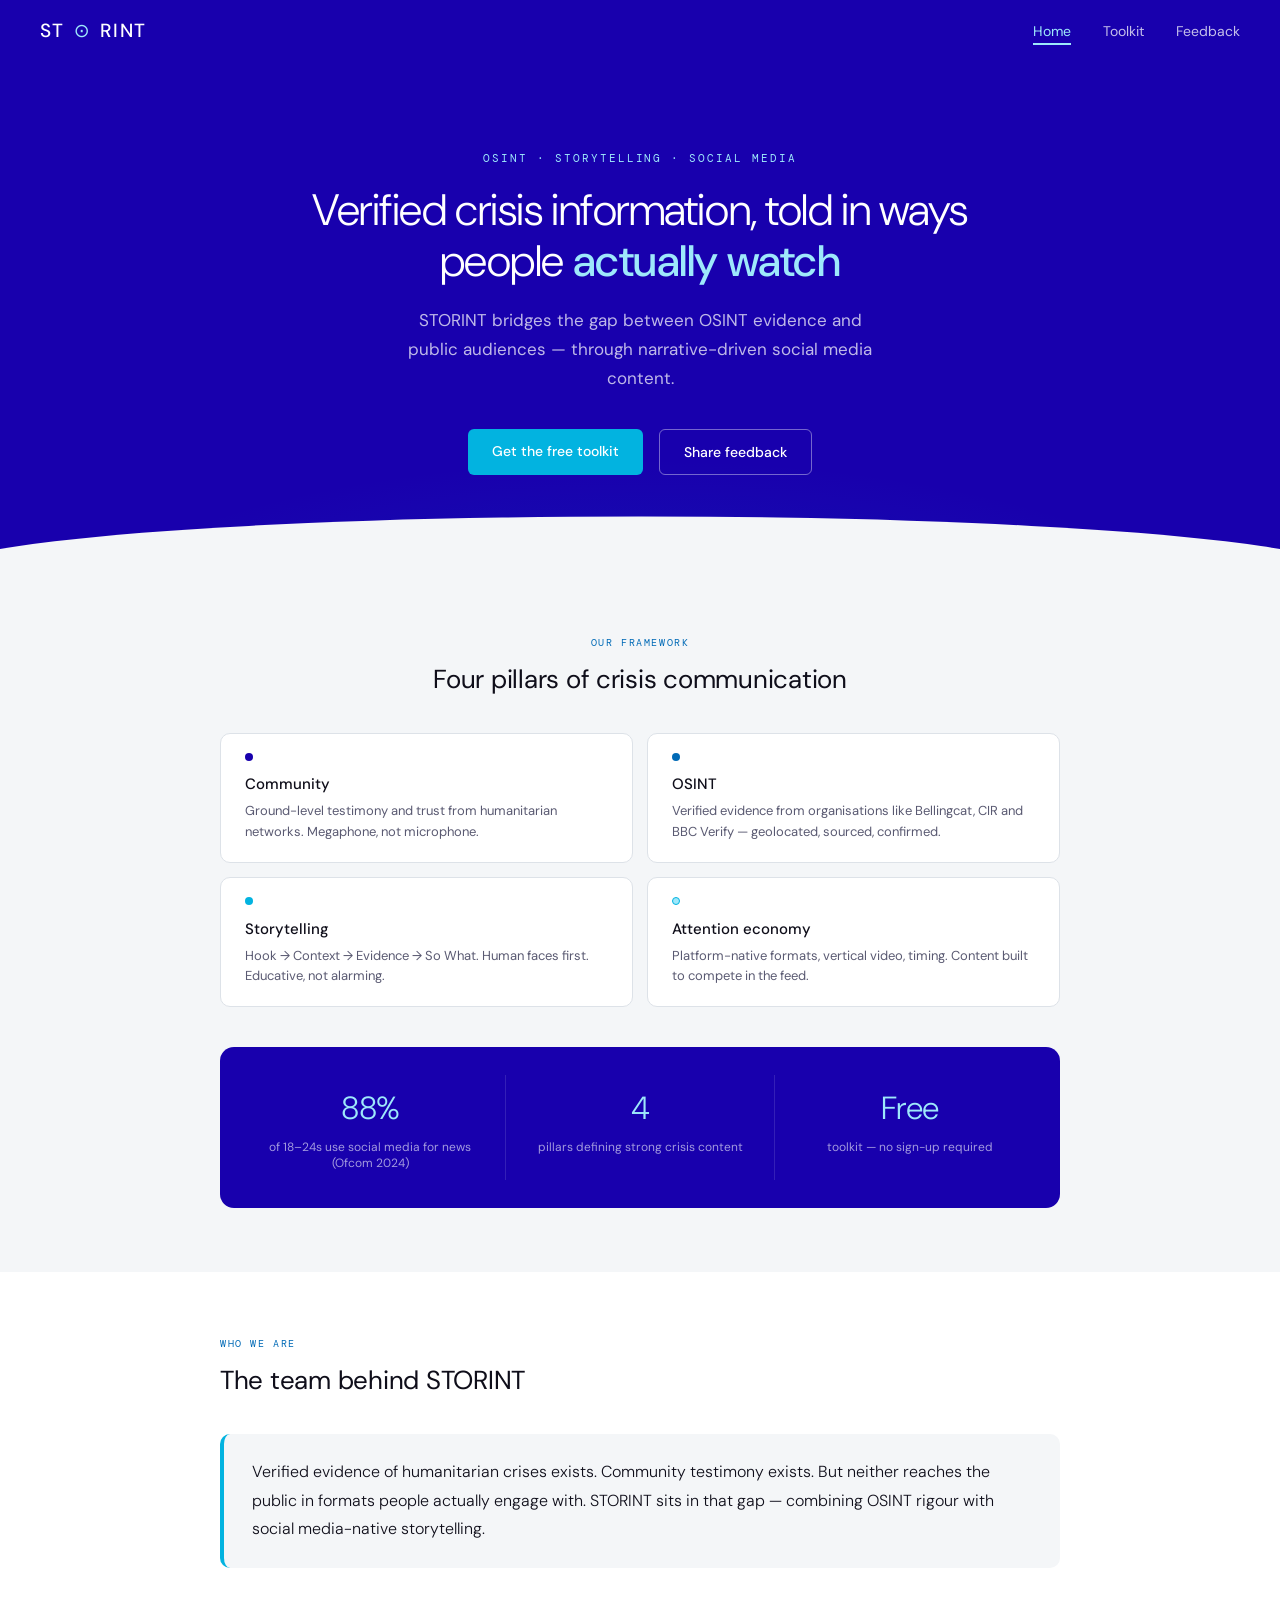
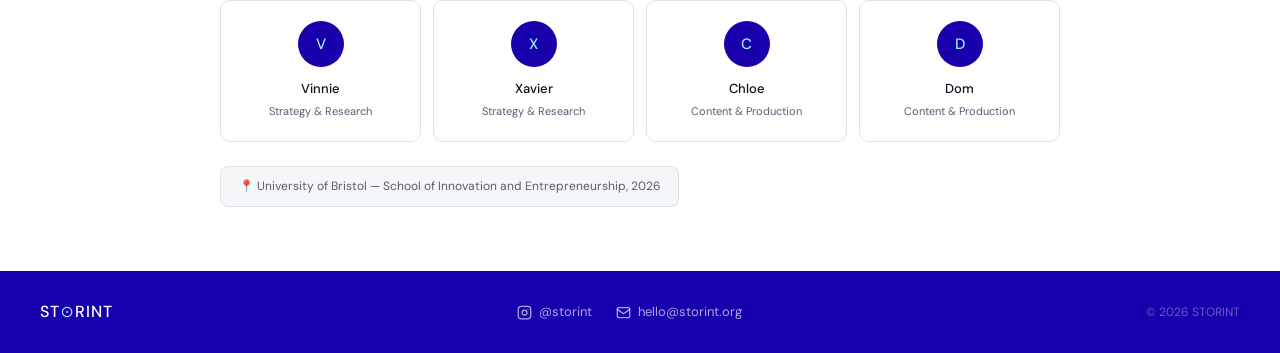
==== index.html @ df2484b3 "first commit" ====
<!DOCTYPE html>
<html lang="en">
<head>
  <meta charset="UTF-8">
  <meta name="viewport" content="width=device-width, initial-scale=1.0">
  <title>STORINT — Crisis Information for Social Media</title>
  <meta name="description" content="STORINT bridges verified OSINT evidence and public audiences through narrative-driven social media content. Free toolkit for humanitarian organisations.">
  <link rel="stylesheet" href="style.css">
</head>
<body>

  <!-- ── NAVIGATION ── -->
  <nav class="nav">
    <a href="index.html" class="nav-logo">ST<span class="accent">⊙</span>RINT</a>
    <ul class="nav-links">
      <li><a href="index.html" class="active">Home</a></li>
      <li><a href="toolkit.html">Toolkit</a></li>
      <li><a href="feedback.html">Feedback</a></li>
    </ul>
  </nav>

  <!-- ── HERO ── -->
  <section class="hero">
    <p class="eyebrow">OSINT · Storytelling · Social Media</p>
    <h1>Verified crisis information, told in ways people <em>actually watch</em></h1>
    <p class="hero-sub">STORINT bridges the gap between OSINT evidence and public audiences — through narrative-driven social media content.</p>
    <div class="hero-btns">
      <a href="toolkit.html" class="btn btn-cyan">Get the free toolkit</a>
      <a href="feedback.html" class="btn btn-ghost">Share feedback</a>
    </div>
    <div class="hero-wave"></div>
  </section>

  <!-- ── FOUR PILLARS ── -->
  <section class="section">
    <div class="inner">
      <p class="section-label center">Our framework</p>
      <p class="section-title center">Four pillars of crisis communication</p>
      <div class="pillar-grid">

        <div class="pillar-card">
          <div class="pillar-pip" style="background:#1800ad"></div>
          <h3>Community</h3>
          <p>Ground-level testimony and trust from humanitarian networks. Megaphone, not microphone.</p>
        </div>

        <div class="pillar-card">
          <div class="pillar-pip" style="background:#006ab6"></div>
          <h3>OSINT</h3>
          <p>Verified evidence from organisations like Bellingcat, CIR and BBC Verify — geolocated, sourced, confirmed.</p>
        </div>

        <div class="pillar-card">
          <div class="pillar-pip" style="background:#02b3e0"></div>
          <h3>Storytelling</h3>
          <p>Hook → Context → Evidence → So What. Human faces first. Educative, not alarming.</p>
        </div>

        <div class="pillar-card">
          <div class="pillar-pip" style="background:#9ee8fb; border: 1px solid #02b3e0;"></div>
          <h3>Attention economy</h3>
          <p>Platform-native formats, vertical video, timing. Content built to compete in the feed.</p>
        </div>

      </div>

      <div class="stat-strip">
        <div class="stat">
          <div class="stat-n">88%</div>
          <div class="stat-l">of 18–24s use social media for news (Ofcom 2024)</div>
        </div>
        <div class="stat-divider"></div>
        <div class="stat">
          <div class="stat-n">4</div>
          <div class="stat-l">pillars defining strong crisis content</div>
        </div>
        <div class="stat-divider"></div>
        <div class="stat">
          <div class="stat-n">Free</div>
          <div class="stat-l">toolkit — no sign-up required</div>
        </div>
      </div>
    </div>
  </section>

  <!-- ── WHO WE ARE ── -->
  <section class="section-alt">
    <div class="inner">
      <p class="section-label">Who we are</p>
      <p class="section-title">The team behind STORINT</p>

      <div class="mission-card">
        <p>Verified evidence of humanitarian crises exists. Community testimony exists. But neither reaches the public in formats people actually engage with. STORINT sits in that gap — combining OSINT rigour with social media-native storytelling.</p>
      </div>

      <div class="team-grid">

        <!-- ── TO ADD A PHOTO: replace the <div class="avatar">V</div> with:
             <div class="avatar"><img src="photos/vinnie.jpg" alt="Vinnie"></div> ── -->
        <div class="team-card">
          <div class="avatar">V</div>
          <!-- ADD FIRST NAME HERE --> <h4>Vinnie</h4>
          <!-- ADD ROLE HERE --> <p>Strategy &amp; Research</p>
        </div>

        <div class="team-card">
          <div class="avatar">X</div>
          <h4>Xavier</h4>
          <p>Strategy &amp; Research</p>
        </div>

        <div class="team-card">
          <div class="avatar">C</div>
          <h4>Chloe</h4>
          <p>Content &amp; Production</p>
        </div>

        <div class="team-card">
          <div class="avatar">D</div>
          <h4>Dom</h4>
          <p>Content &amp; Production</p>
        </div>

      </div>

      <div class="uni-pill">
        📍 University of Bristol — School of Innovation and Entrepreneurship, 2026
      </div>
    </div>
  </section>

  <!-- ── FOOTER ── -->
  <footer>
    <a href="index.html" class="footer-logo">ST<span class="accent">⊙</span>RINT</a>
    <div class="footer-links">
      <!-- ADD INSTAGRAM HANDLE HERE — replace # with your Instagram URL e.g. https://instagram.com/storint -->
      <a href="#" class="footer-link">
        <svg width="15" height="15" viewBox="0 0 24 24" fill="none" stroke="currentColor" stroke-width="2" stroke-linecap="round" stroke-linejoin="round">
          <rect x="2" y="2" width="20" height="20" rx="5"/>
          <circle cx="12" cy="12" r="4"/>
          <circle cx="17.5" cy="6.5" r="1" fill="currentColor" stroke="none"/>
        </svg>
        <!-- ADD INSTAGRAM HANDLE HERE e.g. @storint -->
        @storint
      </a>
      <!-- ADD EMAIL ADDRESS HERE — replace hello@storint.org with your actual email -->
      <a href="mailto:hello@storint.org" class="footer-link">
        <svg width="15" height="15" viewBox="0 0 24 24" fill="none" stroke="currentColor" stroke-width="2" stroke-linecap="round" stroke-linejoin="round">
          <rect x="2" y="4" width="20" height="16" rx="2"/>
          <path d="m2 7 10 7 10-7"/>
        </svg>
        <!-- ADD EMAIL ADDRESS HERE -->
        hello@storint.org
      </a>
    </div>
    <span class="footer-copy">© 2026 STORINT</span>
  </footer>

</body>
</html>
---- style.css ----
/* ============================================
   STORINT.ORG — Shared Stylesheet
   Colours: #1800ad (navy), #006ab6 (blue),
            #02b3e0 (cyan), #9ee8fb (light cyan),
            #d9e4e7 (pale), #fff
   ============================================ */

@import url('https://fonts.googleapis.com/css2?family=DM+Sans:ital,opsz,wght@0,9..40,300;0,9..40,400;0,9..40,500;1,9..40,300&family=DM+Mono:wght@400;500&display=swap');

*, *::before, *::after { margin: 0; padding: 0; box-sizing: border-box; }

:root {
  --navy:   #1800ad;
  --blue:   #006ab6;
  --cyan:   #02b3e0;
  --light:  #9ee8fb;
  --pale:   #d9e4e7;
  --off:    #f4f6f8;
  --text:   #0f0e1a;
  --muted:  #5a5a72;
  --border: #dde2e8;
  --white:  #ffffff;
  --radius: 10px;
  --radius-lg: 14px;
}

html { scroll-behavior: smooth; }

body {
  font-family: 'DM Sans', system-ui, sans-serif;
  font-size: 16px;
  line-height: 1.6;
  color: var(--text);
  background: var(--white);
}

/* ── NAV ── */
.nav {
  background: var(--navy);
  padding: 0 2.5rem;
  display: flex;
  align-items: center;
  justify-content: space-between;
  height: 62px;
  position: sticky;
  top: 0;
  z-index: 100;
}

.nav-logo {
  color: var(--white);
  font-size: 19px;
  font-weight: 500;
  letter-spacing: .07em;
  text-decoration: none;
  display: flex;
  align-items: center;
  gap: 9px;
}

.nav-logo .accent { color: var(--light); }

.nav-links {
  display: flex;
  gap: 2rem;
  list-style: none;
}

.nav-links a {
  color: rgba(255,255,255,.75);
  font-size: 14px;
  text-decoration: none;
  padding-bottom: 3px;
  border-bottom: 2px solid transparent;
  transition: color .2s, border-color .2s;
}

.nav-links a:hover,
.nav-links a.active {
  color: var(--light);
  border-bottom-color: var(--light);
}

/* ── HERO ── */
.hero {
  background: var(--navy);
  padding: 5.5rem 2.5rem 6rem;
  text-align: center;
  position: relative;
  overflow: hidden;
}

.hero::before {
  content: '';
  position: absolute;
  inset: 0;
  background: radial-gradient(ellipse 70% 60% at 50% 120%, #02b3e022 0%, transparent 70%);
  pointer-events: none;
}

.hero-wave {
  position: absolute;
  bottom: -1px;
  left: 0;
  right: 0;
  height: 56px;
  background: var(--off);
  clip-path: ellipse(55% 100% at 50% 100%);
}

.eyebrow {
  font-family: 'DM Mono', monospace;
  font-size: 11px;
  letter-spacing: .18em;
  color: var(--light);
  text-transform: uppercase;
  margin-bottom: 1.1rem;
}

.hero h1 {
  color: var(--white);
  font-size: 44px;
  font-weight: 300;
  line-height: 1.15;
  max-width: 660px;
  margin: 0 auto 1.25rem;
  letter-spacing: -.01em;
}

.hero h1 em {
  font-style: normal;
  font-weight: 500;
  color: var(--light);
}

.hero-sub {
  color: rgba(255,255,255,.72);
  font-size: 17px;
  line-height: 1.7;
  max-width: 490px;
  margin: 0 auto 2.25rem;
}

.hero-btns {
  display: flex;
  gap: 1rem;
  justify-content: center;
  flex-wrap: wrap;
}

/* ── BUTTONS ── */
.btn {
  display: inline-block;
  padding: 11px 24px;
  border-radius: 6px;
  font-size: 14px;
  font-weight: 500;
  cursor: pointer;
  text-decoration: none;
  transition: opacity .18s, transform .12s;
  border: none;
  font-family: inherit;
}
.btn:hover { opacity: .88; transform: translateY(-1px); }
.btn:active { transform: translateY(0); }

.btn-cyan  { background: var(--cyan);  color: var(--white); }
.btn-ghost { background: transparent; color: var(--white); border: 1.5px solid rgba(255,255,255,.4); }
.btn-navy  { background: var(--navy);  color: var(--white); }
.btn-full  { width: 100%; text-align: center; padding: 13px; }

/* ── SECTIONS ── */
.section     { padding: 4rem 2.5rem; background: var(--off); }
.section-alt { padding: 4rem 2.5rem; background: var(--white); }
.inner       { max-width: 840px; margin: 0 auto; }
.inner-sm    { max-width: 640px; margin: 0 auto; }

.section-label {
  font-family: 'DM Mono', monospace;
  font-size: 10px;
  letter-spacing: .16em;
  color: var(--blue);
  text-transform: uppercase;
  margin-bottom: .5rem;
}

.section-label.center,
.section-title.center { text-align: center; }

.section-title {
  font-size: 26px;
  font-weight: 400;
  color: var(--text);
  margin-bottom: 2rem;
  letter-spacing: -.01em;
}

/* ── PILLARS ── */
.pillar-grid {
  display: grid;
  grid-template-columns: repeat(2, minmax(0,1fr));
  gap: 14px;
}

.pillar-card {
  background: var(--white);
  border-radius: var(--radius);
  border: .5px solid var(--border);
  padding: 1.2rem 1.5rem;
}

.pillar-pip {
  width: 8px; height: 8px;
  border-radius: 50%;
  margin-bottom: .7rem;
}

.pillar-card h3 { font-size: 15px; font-weight: 500; margin-bottom: 5px; }
.pillar-card p  { font-size: 13px; color: var(--muted); line-height: 1.6; }

/* ── STATS ── */
.stat-strip {
  background: var(--navy);
  border-radius: var(--radius-lg);
  padding: 1.75rem 1rem;
  display: flex;
  margin-top: 2.5rem;
  overflow: hidden;
}

.stat         { flex: 1; text-align: center; padding: .5rem 1rem; }
.stat-n       { font-size: 32px; font-weight: 300; color: var(--light); letter-spacing: -.02em; }
.stat-l       { font-size: 12px; color: rgba(255,255,255,.6); margin-top: 4px; line-height: 1.4; }
.stat-divider { width: 1px; background: rgba(255,255,255,.12); flex-shrink: 0; }

/* ── MISSION BLOCK ── */
.mission-card {
  background: var(--off);
  border-radius: var(--radius);
  border-left: 4px solid var(--cyan);
  padding: 1.5rem 1.75rem;
  margin-bottom: 2rem;
}
.mission-card p { font-size: 16px; line-height: 1.8; color: var(--text); font-weight: 300; }

/* ── TEAM ── */
.team-grid {
  display: grid;
  grid-template-columns: repeat(4, minmax(0,1fr));
  gap: 12px;
}

.team-card {
  background: var(--white);
  border-radius: var(--radius);
  border: .5px solid var(--border);
  padding: 1.25rem 1rem;
  text-align: center;
}

.avatar {
  width: 46px; height: 46px;
  border-radius: 50%;
  background: var(--navy);
  color: var(--light);
  display: flex; align-items: center; justify-content: center;
  font-size: 15px; font-weight: 500;
  margin: 0 auto .75rem;
}

/* ── If you have a photo, replace .avatar with an <img> ── */
.avatar img { width: 100%; height: 100%; border-radius: 50%; object-fit: cover; }

.team-card h4  { font-size: 13px; font-weight: 500; }
.team-card p   { font-size: 11px; color: var(--muted); margin-top: 3px; }

.uni-pill {
  display: inline-flex; align-items: center; gap: 8px;
  background: var(--off);
  border: .5px solid var(--border);
  border-radius: 8px;
  padding: .65rem 1.1rem;
  margin-top: 1.5rem;
  font-size: 12px;
  color: var(--muted);
}

/* ── TOOLKIT PAGE ── */
.page-header {
  background: var(--navy);
  padding: 3rem 2.5rem 2.75rem;
}
.page-header h1 { color: var(--white); font-size: 30px; font-weight: 300; letter-spacing: -.01em; }
.page-header p  { color: rgba(255,255,255,.7); font-size: 15px; margin-top: .75rem; max-width: 480px; line-height: 1.65; }

.pdf-wrap {
  background: var(--white);
  border-radius: var(--radius-lg);
  border: .5px solid var(--border);
  overflow: hidden;
  margin-bottom: 2rem;
  box-shadow: 0 2px 12px rgba(0,0,50,.06);
}

.pdf-topbar {
  background: var(--blue);
  padding: .7rem 1.25rem;
  display: flex; align-items: center; justify-content: space-between;
}
.pdf-topbar span { color: var(--white); font-size: 13px; }

.pdf-download {
  background: var(--cyan);
  color: var(--white);
  padding: 5px 14px;
  border-radius: 5px;
  font-size: 12px;
  font-weight: 500;
  text-decoration: none;
  font-family: inherit;
  cursor: pointer;
  border: none;
}

/* ── Replace this block once toolkit.pdf is added ── */
.pdf-placeholder {
  height: 520px;
  background: var(--off);
  display: flex; align-items: center; justify-content: center;
  flex-direction: column; gap: 10px;
  color: var(--muted);
  font-size: 13px;
}

/* ── When toolkit.pdf is ready, swap placeholder div for: ── */
/* <iframe src="toolkit.pdf" width="100%" height="520" style="border:none;display:block;"></iframe> */

/* ── FEEDBACK NUDGE ── */
.nudge {
  background: var(--navy);
  border-radius: var(--radius-lg);
  padding: 2.25rem 2rem;
  text-align: center;
}
.nudge h3 { color: var(--white); font-size: 22px; font-weight: 300; margin-bottom: .6rem; }
.nudge p  { color: rgba(255,255,255,.68); font-size: 14px; line-height: 1.65; max-width: 400px; margin: 0 auto 1.5rem; }

/* ── FEEDBACK PAGE ── */
.google-form-wrap {
  background: var(--white);
  border-radius: var(--radius-lg);
  border: .5px solid var(--border);
  overflow: hidden;
}

/* ── Replace src below with your Google Form embed URL ── */
.google-form-wrap iframe {
  display: block;
  width: 100%;
  height: 860px;
  border: none;
}

.form-note {
  font-size: 12px;
  color: var(--muted);
  text-align: center;
  margin-top: 1rem;
  line-height: 1.6;
}

/* ── FOOTER ── */
footer {
  background: var(--navy);
  padding: 1.75rem 2.5rem;
  display: flex;
  align-items: center;
  justify-content: space-between;
  flex-wrap: wrap;
  gap: 1rem;
}

.footer-logo {
  color: var(--white);
  font-size: 16px;
  font-weight: 500;
  letter-spacing: .07em;
  text-decoration: none;
}
.footer-logo .accent { color: var(--light); }

.footer-links {
  display: flex;
  align-items: center;
  gap: 1.5rem;
}

.footer-link {
  display: flex; align-items: center; gap: 7px;
  color: rgba(255,255,255,.65);
  font-size: 13px;
  text-decoration: none;
  transition: color .18s;
}
.footer-link:hover { color: var(--light); }

.footer-copy { color: rgba(255,255,255,.35); font-size: 12px; }

/* ── RESPONSIVE ── */
@media (max-width: 640px) {
  .hero h1       { font-size: 30px; }
  .pillar-grid   { grid-template-columns: 1fr; }
  .team-grid     { grid-template-columns: repeat(2, 1fr); }
  .stat-strip    { flex-direction: column; }
  .stat-divider  { width: auto; height: 1px; }
  .nav           { padding: 0 1.25rem; }
  .hero          { padding: 3.5rem 1.25rem 4.5rem; }
  .section,
  .section-alt   { padding: 3rem 1.25rem; }
  footer         { flex-direction: column; align-items: flex-start; }
}
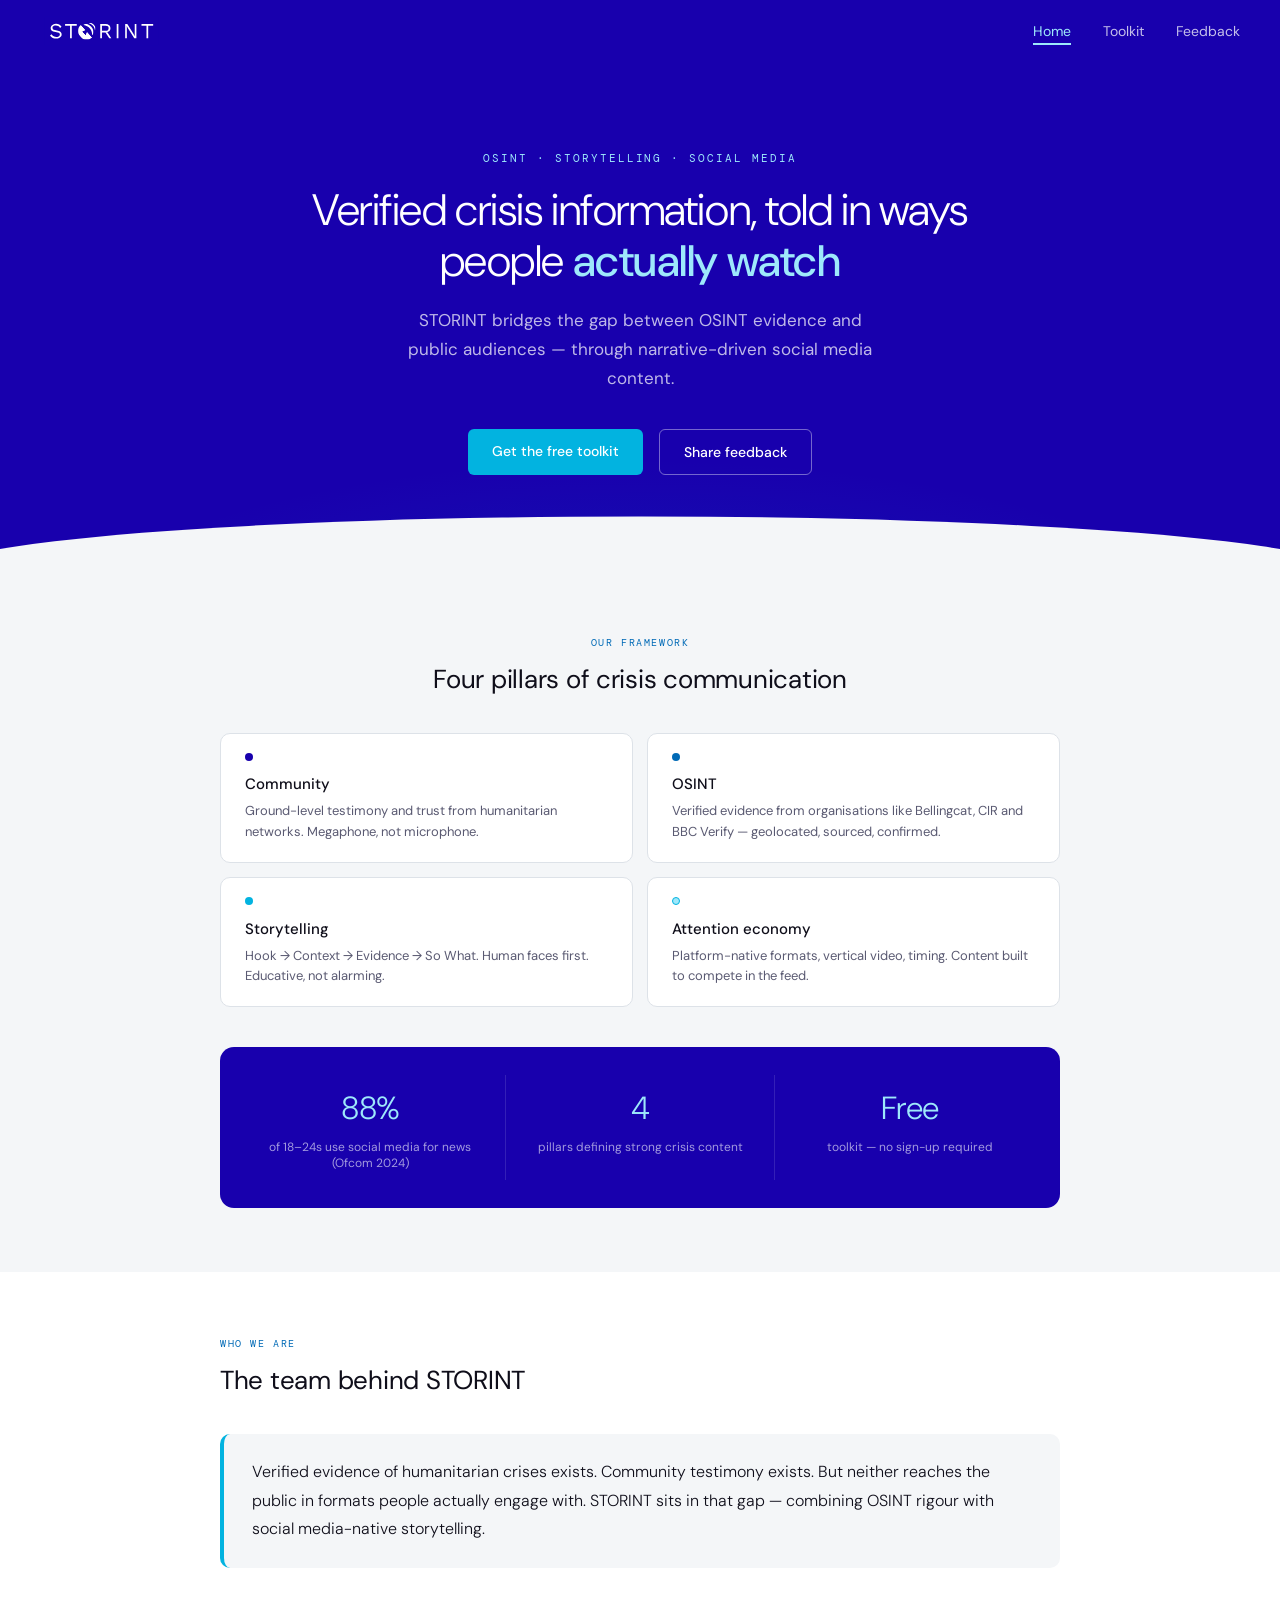
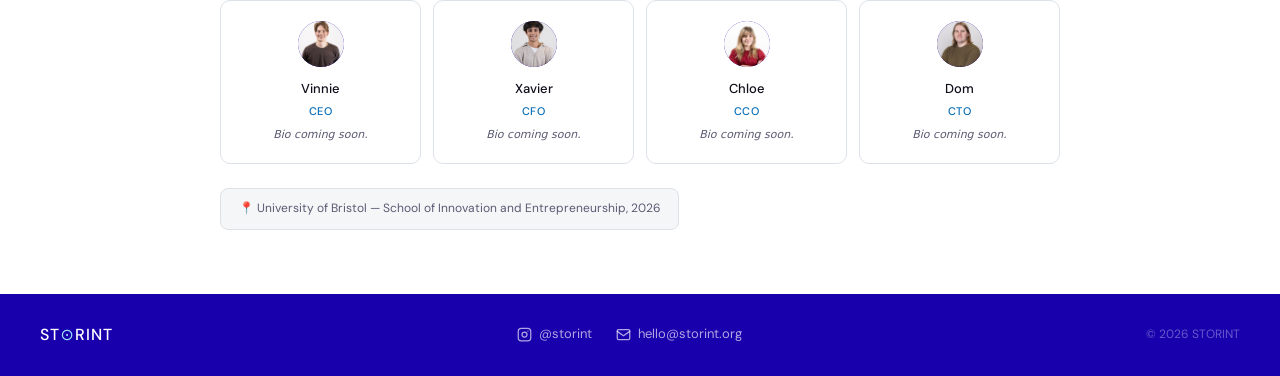
==== commit dba1a5bb: "Add team photos, titles, bios, PDF embed, and STORINT logo in nav - Replace avatar initials with hea" ====
--- a/index.html
+++ b/index.html
@@ -11,7 +11,7 @@
 
   <!-- ── NAVIGATION ── -->
   <nav class="nav">
-    <a href="index.html" class="nav-logo">ST<span class="accent">⊙</span>RINT</a>
+    <a href="index.html" class="nav-logo"><img src="storint logo.svg" alt="STORINT" class="nav-logo-img"></a>
     <ul class="nav-links">
       <li><a href="index.html" class="active">Home</a></li>
       <li><a href="toolkit.html">Toolkit</a></li>
@@ -95,30 +95,32 @@
 
       <div class="team-grid">
 
-        <!-- ── TO ADD A PHOTO: replace the <div class="avatar">V</div> with:
-             <div class="avatar"><img src="photos/vinnie.jpg" alt="Vinnie"></div> ── -->
         <div class="team-card">
-          <div class="avatar">V</div>
-          <!-- ADD FIRST NAME HERE --> <h4>Vinnie</h4>
-          <!-- ADD ROLE HERE --> <p>Strategy &amp; Research</p>
+          <div class="avatar"><img src="photos/Vinnie-headshot.png" alt="Vinnie"></div>
+          <h4>Vinnie</h4>
+          <p class="team-role">CEO</p>
+          <p class="team-bio">Bio coming soon.</p>
         </div>
 
         <div class="team-card">
-          <div class="avatar">X</div>
+          <div class="avatar"><img src="photos/xav-headshot.jpeg" alt="Xavier"></div>
           <h4>Xavier</h4>
-          <p>Strategy &amp; Research</p>
+          <p class="team-role">CFO</p>
+          <p class="team-bio">Bio coming soon.</p>
         </div>
 
         <div class="team-card">
-          <div class="avatar">C</div>
+          <div class="avatar"><img src="photos/Chloe-headshot.jpeg" alt="Chloe"></div>
           <h4>Chloe</h4>
-          <p>Content &amp; Production</p>
+          <p class="team-role">CCO</p>
+          <p class="team-bio">Bio coming soon.</p>
         </div>
 
         <div class="team-card">
-          <div class="avatar">D</div>
+          <div class="avatar"><img src="photos/Dom-headshot.jpeg" alt="Dom"></div>
           <h4>Dom</h4>
-          <p>Content &amp; Production</p>
+          <p class="team-role">CTO</p>
+          <p class="team-bio">Bio coming soon.</p>
         </div>
 
       </div>
--- a/style.css
+++ b/style.css
@@ -48,17 +48,16 @@
 }
 
 .nav-logo {
-  color: var(--white);
-  font-size: 19px;
-  font-weight: 500;
-  letter-spacing: .07em;
   text-decoration: none;
   display: flex;
   align-items: center;
-  gap: 9px;
-}
-
-.nav-logo .accent { color: var(--light); }
+}
+
+.nav-logo-img {
+  height: 40px;
+  width: auto;
+  display: block;
+}
 
 .nav-links {
   display: flex;
@@ -271,8 +270,9 @@
 /* ── If you have a photo, replace .avatar with an <img> ── */
 .avatar img { width: 100%; height: 100%; border-radius: 50%; object-fit: cover; }
 
-.team-card h4  { font-size: 13px; font-weight: 500; }
-.team-card p   { font-size: 11px; color: var(--muted); margin-top: 3px; }
+.team-card h4    { font-size: 13px; font-weight: 500; }
+.team-role       { font-size: 11px; color: var(--blue); font-weight: 500; margin-top: 3px; letter-spacing: .04em; }
+.team-bio        { font-size: 11px; color: var(--muted); margin-top: 6px; line-height: 1.5; font-style: italic; }
 
 .uni-pill {
   display: inline-flex; align-items: center; gap: 8px;
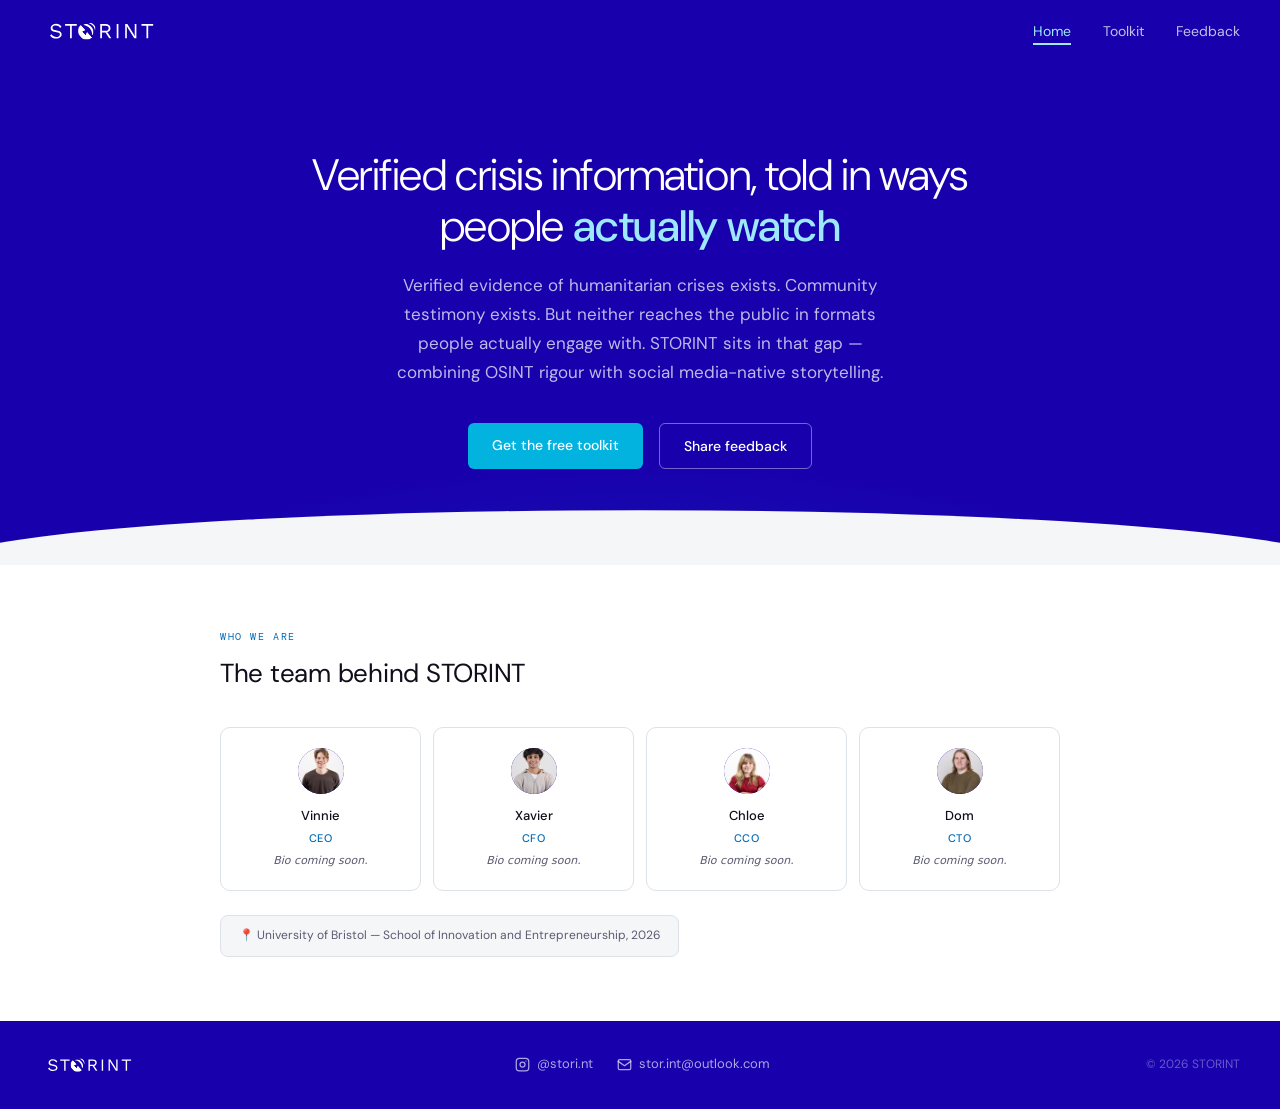
==== commit 063f08db: "Restructure homepage and update contact details - Remove pillars section, stat strip, and eyebrow ta" ====
--- a/index.html
+++ b/index.html
@@ -21,9 +21,8 @@
 
   <!-- ── HERO ── -->
   <section class="hero">
-    <p class="eyebrow">OSINT · Storytelling · Social Media</p>
-    <h1>Verified crisis information, told in ways people <em>actually watch</em></h1>
-    <p class="hero-sub">STORINT bridges the gap between OSINT evidence and public audiences — through narrative-driven social media content.</p>
+<h1>Verified crisis information, told in ways people <em>actually watch</em></h1>
+    <p class="hero-sub">Verified evidence of humanitarian crises exists. Community testimony exists. But neither reaches the public in formats people actually engage with. STORINT sits in that gap — combining OSINT rigour with social media-native storytelling.</p>
     <div class="hero-btns">
       <a href="toolkit.html" class="btn btn-cyan">Get the free toolkit</a>
       <a href="feedback.html" class="btn btn-ghost">Share feedback</a>
@@ -31,69 +30,14 @@
     <div class="hero-wave"></div>
   </section>
 
-  <!-- ── FOUR PILLARS ── -->
-  <section class="section">
-    <div class="inner">
-      <p class="section-label center">Our framework</p>
-      <p class="section-title center">Four pillars of crisis communication</p>
-      <div class="pillar-grid">
 
-        <div class="pillar-card">
-          <div class="pillar-pip" style="background:#1800ad"></div>
-          <h3>Community</h3>
-          <p>Ground-level testimony and trust from humanitarian networks. Megaphone, not microphone.</p>
-        </div>
-
-        <div class="pillar-card">
-          <div class="pillar-pip" style="background:#006ab6"></div>
-          <h3>OSINT</h3>
-          <p>Verified evidence from organisations like Bellingcat, CIR and BBC Verify — geolocated, sourced, confirmed.</p>
-        </div>
-
-        <div class="pillar-card">
-          <div class="pillar-pip" style="background:#02b3e0"></div>
-          <h3>Storytelling</h3>
-          <p>Hook → Context → Evidence → So What. Human faces first. Educative, not alarming.</p>
-        </div>
-
-        <div class="pillar-card">
-          <div class="pillar-pip" style="background:#9ee8fb; border: 1px solid #02b3e0;"></div>
-          <h3>Attention economy</h3>
-          <p>Platform-native formats, vertical video, timing. Content built to compete in the feed.</p>
-        </div>
-
-      </div>
-
-      <div class="stat-strip">
-        <div class="stat">
-          <div class="stat-n">88%</div>
-          <div class="stat-l">of 18–24s use social media for news (Ofcom 2024)</div>
-        </div>
-        <div class="stat-divider"></div>
-        <div class="stat">
-          <div class="stat-n">4</div>
-          <div class="stat-l">pillars defining strong crisis content</div>
-        </div>
-        <div class="stat-divider"></div>
-        <div class="stat">
-          <div class="stat-n">Free</div>
-          <div class="stat-l">toolkit — no sign-up required</div>
-        </div>
-      </div>
-    </div>
-  </section>
-
-  <!-- ── WHO WE ARE ── -->
+<!-- ── WHO WE ARE ── -->
   <section class="section-alt">
     <div class="inner">
       <p class="section-label">Who we are</p>
       <p class="section-title">The team behind STORINT</p>
 
-      <div class="mission-card">
-        <p>Verified evidence of humanitarian crises exists. Community testimony exists. But neither reaches the public in formats people actually engage with. STORINT sits in that gap — combining OSINT rigour with social media-native storytelling.</p>
-      </div>
-
-      <div class="team-grid">
+<div class="team-grid">
 
         <div class="team-card">
           <div class="avatar"><img src="photos/Vinnie-headshot.png" alt="Vinnie"></div>
@@ -133,26 +77,22 @@
 
   <!-- ── FOOTER ── -->
   <footer>
-    <a href="index.html" class="footer-logo">ST<span class="accent">⊙</span>RINT</a>
+    <a href="index.html" class="footer-logo"><img src="storint logo.svg" alt="STORINT" class="footer-logo-img"></a>
     <div class="footer-links">
-      <!-- ADD INSTAGRAM HANDLE HERE — replace # with your Instagram URL e.g. https://instagram.com/storint -->
-      <a href="#" class="footer-link">
+      <a href="https://stori.nt" class="footer-link">
         <svg width="15" height="15" viewBox="0 0 24 24" fill="none" stroke="currentColor" stroke-width="2" stroke-linecap="round" stroke-linejoin="round">
           <rect x="2" y="2" width="20" height="20" rx="5"/>
           <circle cx="12" cy="12" r="4"/>
           <circle cx="17.5" cy="6.5" r="1" fill="currentColor" stroke="none"/>
         </svg>
-        <!-- ADD INSTAGRAM HANDLE HERE e.g. @storint -->
-        @storint
+        @stori.nt
       </a>
-      <!-- ADD EMAIL ADDRESS HERE — replace hello@storint.org with your actual email -->
-      <a href="mailto:hello@storint.org" class="footer-link">
+      <a href="mailto:stor.int@outlook.com" class="footer-link">
         <svg width="15" height="15" viewBox="0 0 24 24" fill="none" stroke="currentColor" stroke-width="2" stroke-linecap="round" stroke-linejoin="round">
           <rect x="2" y="4" width="20" height="16" rx="2"/>
           <path d="m2 7 10 7 10-7"/>
         </svg>
-        <!-- ADD EMAIL ADDRESS HERE -->
-        hello@storint.org
+        stor.int@outlook.com
       </a>
     </div>
     <span class="footer-copy">© 2026 STORINT</span>
--- a/style.css
+++ b/style.css
@@ -381,13 +381,16 @@
 }
 
 .footer-logo {
-  color: var(--white);
-  font-size: 16px;
-  font-weight: 500;
-  letter-spacing: .07em;
-  text-decoration: none;
-}
-.footer-logo .accent { color: var(--light); }
+  text-decoration: none;
+  display: flex;
+  align-items: center;
+}
+
+.footer-logo-img {
+  height: 32px;
+  width: auto;
+  display: block;
+}
 
 .footer-links {
   display: flex;
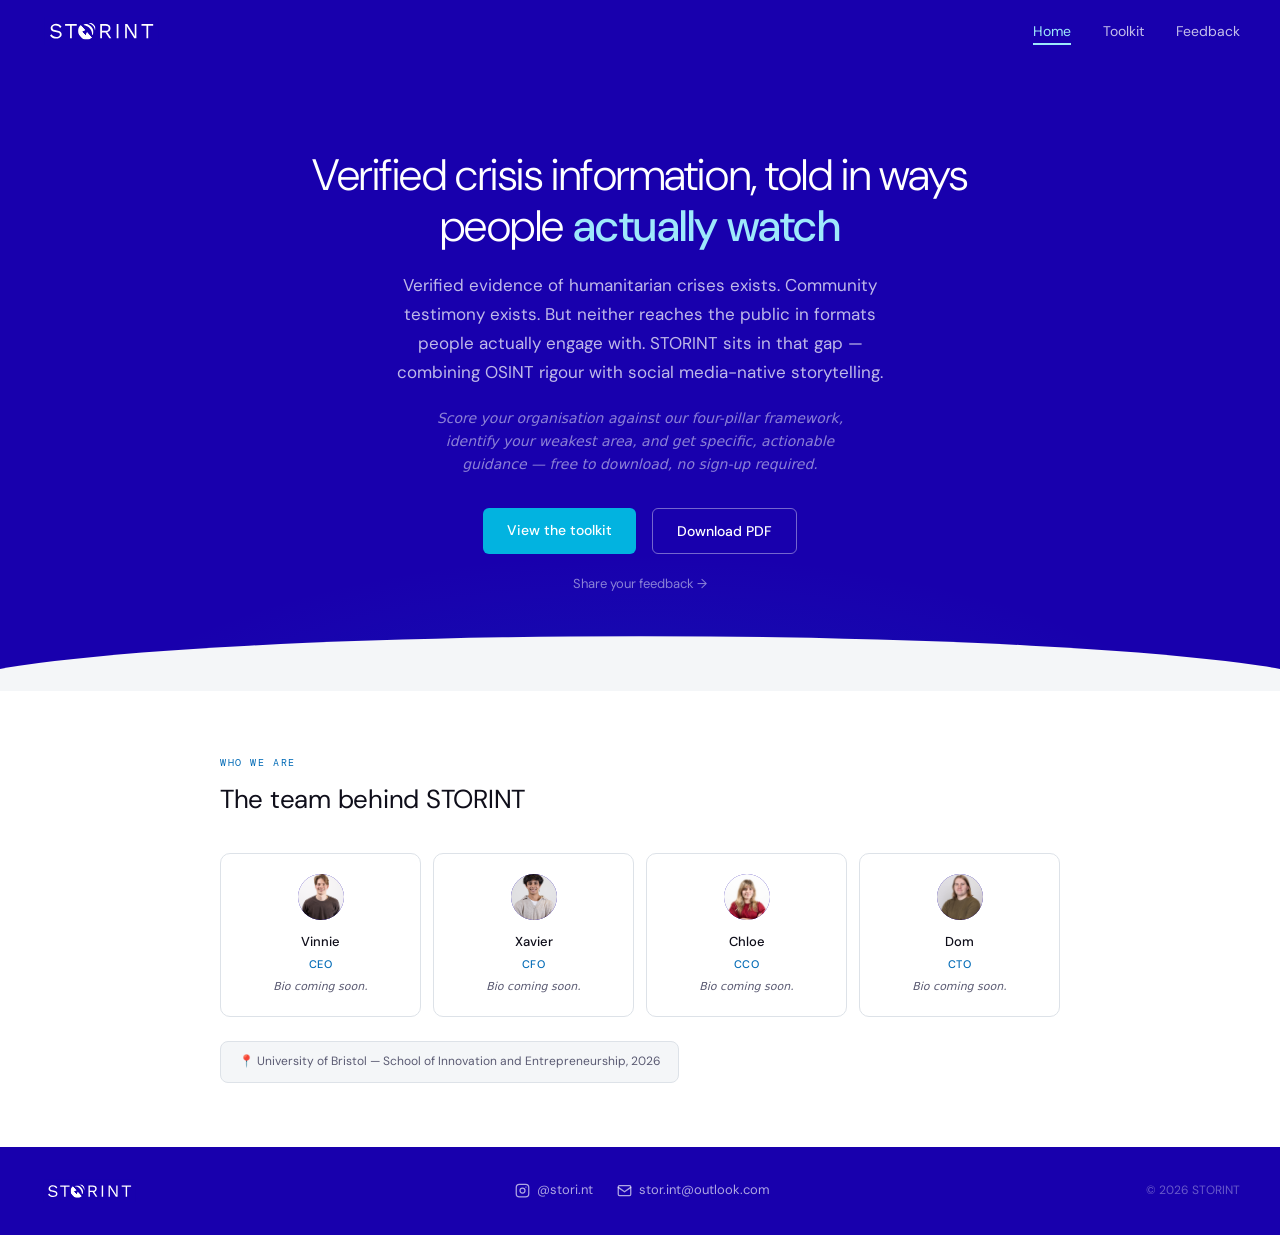
==== commit 387beace: "Toolkit full-page embed and homepage CTA restructure - Toolkit page: Canva embed fills full viewport" ====
--- a/index.html
+++ b/index.html
@@ -21,12 +21,14 @@
 
   <!-- ── HERO ── -->
   <section class="hero">
-<h1>Verified crisis information, told in ways people <em>actually watch</em></h1>
+    <h1>Verified crisis information, told in ways people <em>actually watch</em></h1>
     <p class="hero-sub">Verified evidence of humanitarian crises exists. Community testimony exists. But neither reaches the public in formats people actually engage with. STORINT sits in that gap — combining OSINT rigour with social media-native storytelling.</p>
+    <p class="hero-toolkit-desc">Score your organisation against our four-pillar framework, identify your weakest area, and get specific, actionable guidance — free to download, no sign-up required.</p>
     <div class="hero-btns">
-      <a href="toolkit.html" class="btn btn-cyan">Get the free toolkit</a>
-      <a href="feedback.html" class="btn btn-ghost">Share feedback</a>
+      <a href="toolkit.html" class="btn btn-cyan">View the toolkit</a>
+      <a href="toolkit.pdf" download class="btn btn-ghost">Download PDF</a>
     </div>
+    <a href="feedback.html" class="hero-feedback-link">Share your feedback →</a>
     <div class="hero-wave"></div>
   </section>
 
--- a/style.css
+++ b/style.css
@@ -137,8 +137,27 @@
   font-size: 17px;
   line-height: 1.7;
   max-width: 490px;
-  margin: 0 auto 2.25rem;
-}
+  margin: 0 auto 1.25rem;
+}
+
+.hero-toolkit-desc {
+  color: rgba(255,255,255,.5);
+  font-size: 14px;
+  line-height: 1.65;
+  max-width: 420px;
+  margin: 0 auto 2rem;
+  font-style: italic;
+}
+
+.hero-feedback-link {
+  display: block;
+  margin-top: 1.25rem;
+  color: rgba(255,255,255,.5);
+  font-size: 13px;
+  text-decoration: none;
+  transition: color .18s;
+}
+.hero-feedback-link:hover { color: var(--light); }
 
 .hero-btns {
   display: flex;
@@ -286,54 +305,17 @@
 }
 
 /* ── TOOLKIT PAGE ── */
-.page-header {
-  background: var(--navy);
-  padding: 3rem 2.5rem 2.75rem;
-}
-.page-header h1 { color: var(--white); font-size: 30px; font-weight: 300; letter-spacing: -.01em; }
-.page-header p  { color: rgba(255,255,255,.7); font-size: 15px; margin-top: .75rem; max-width: 480px; line-height: 1.65; }
-
-.pdf-wrap {
-  background: var(--white);
-  border-radius: var(--radius-lg);
-  border: .5px solid var(--border);
-  overflow: hidden;
-  margin-bottom: 2rem;
-  box-shadow: 0 2px 12px rgba(0,0,50,.06);
-}
-
-.pdf-topbar {
-  background: var(--blue);
-  padding: .7rem 1.25rem;
-  display: flex; align-items: center; justify-content: space-between;
-}
-.pdf-topbar span { color: var(--white); font-size: 13px; }
-
-.pdf-download {
-  background: var(--cyan);
-  color: var(--white);
-  padding: 5px 14px;
-  border-radius: 5px;
-  font-size: 12px;
-  font-weight: 500;
-  text-decoration: none;
-  font-family: inherit;
-  cursor: pointer;
+.canva-fullpage {
+  height: calc(100vh - 62px);
+  width: 100%;
+}
+.canva-fullpage iframe {
+  width: 100%;
+  height: 100%;
   border: none;
-}
-
-/* ── Replace this block once toolkit.pdf is added ── */
-.pdf-placeholder {
-  height: 520px;
-  background: var(--off);
-  display: flex; align-items: center; justify-content: center;
-  flex-direction: column; gap: 10px;
-  color: var(--muted);
-  font-size: 13px;
-}
-
-/* ── When toolkit.pdf is ready, swap placeholder div for: ── */
-/* <iframe src="toolkit.pdf" width="100%" height="520" style="border:none;display:block;"></iframe> */
+  display: block;
+}
+
 
 /* ── FEEDBACK NUDGE ── */
 .nudge {
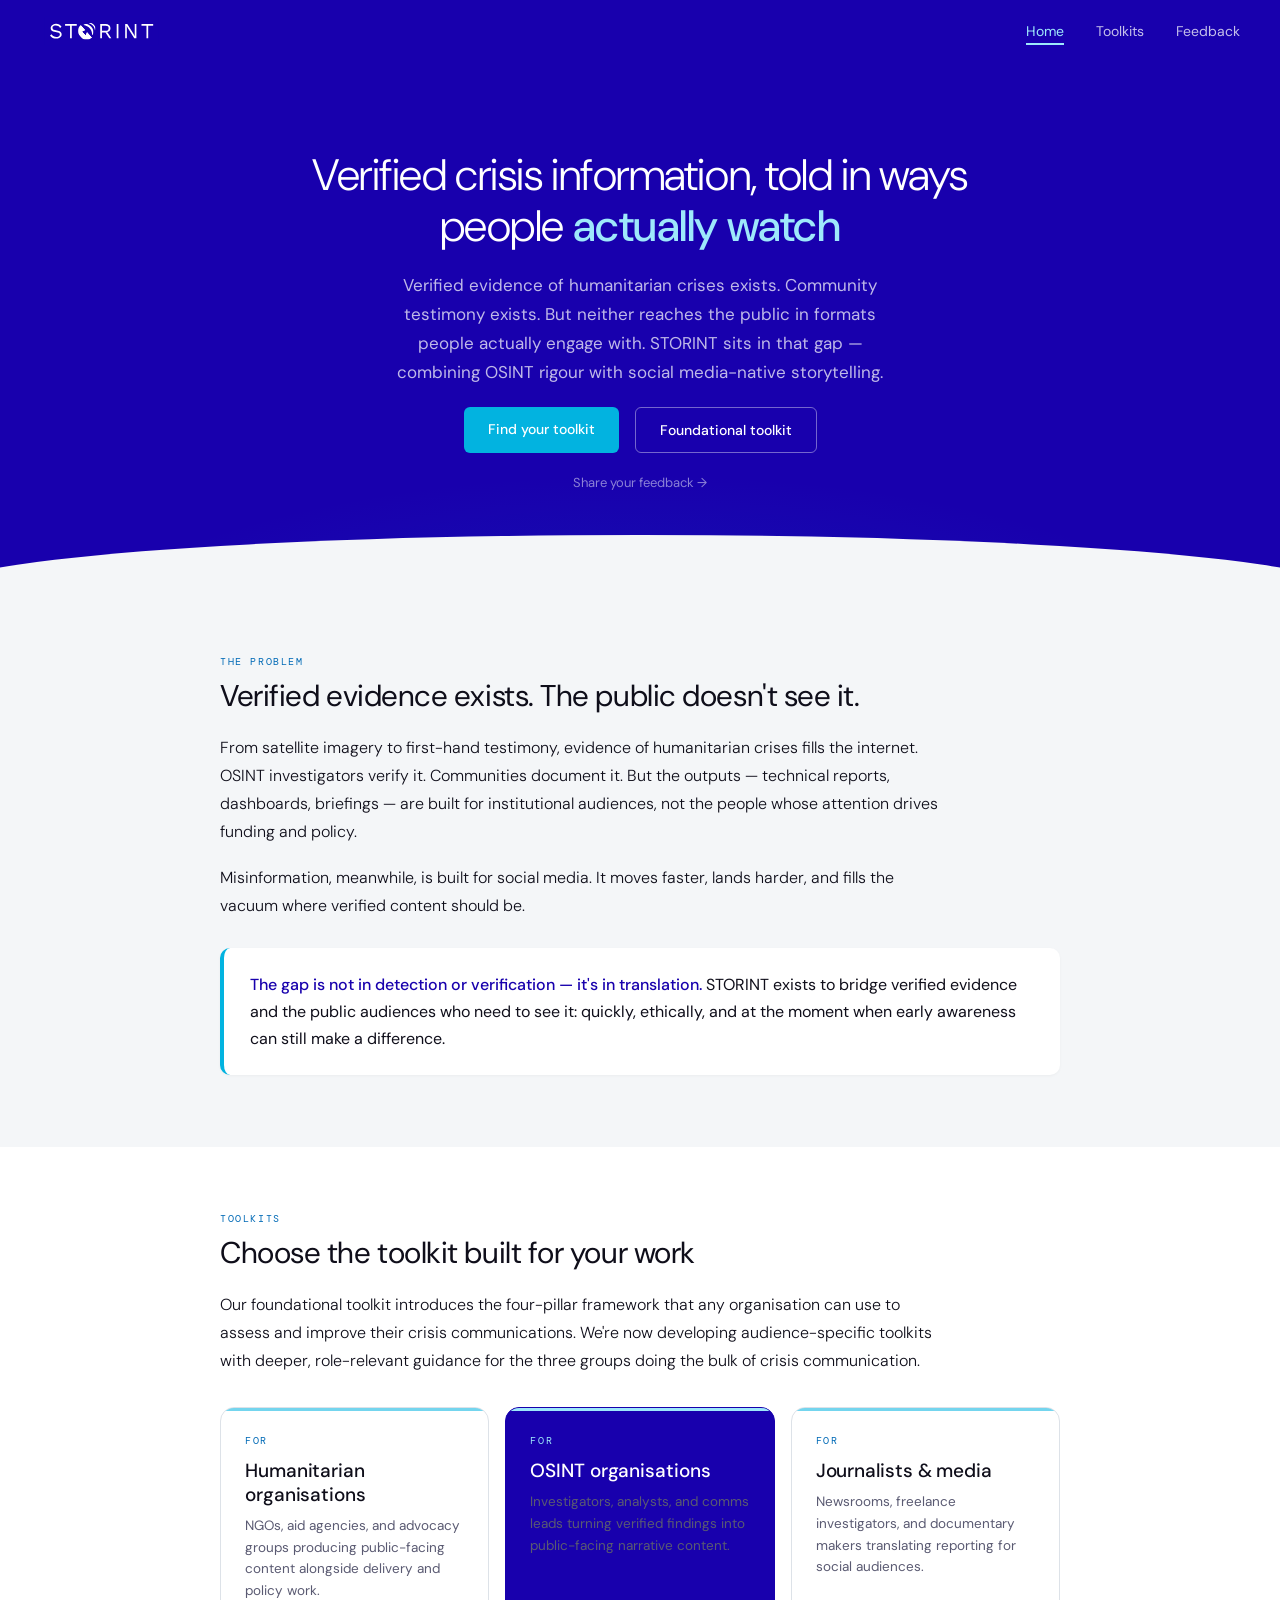
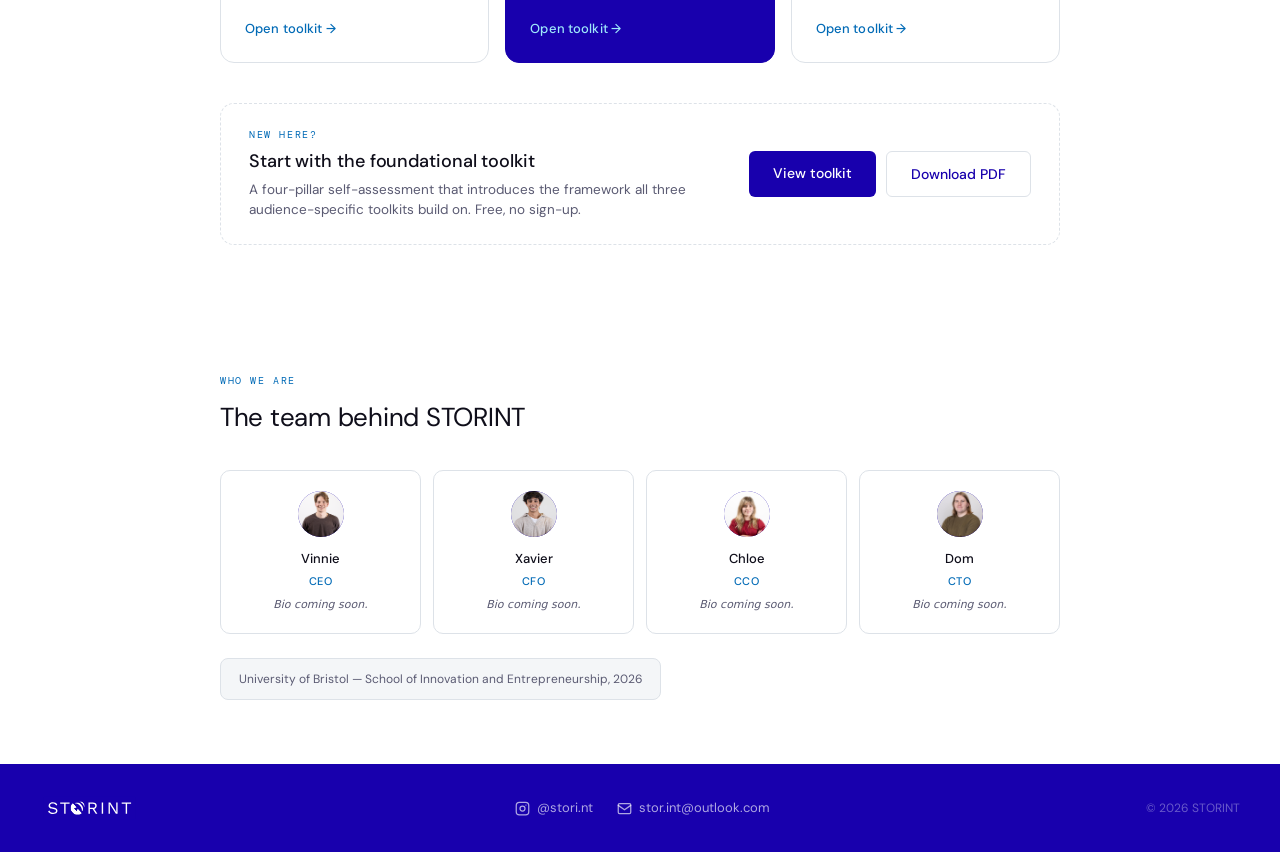
==== commit 04598172: "website update" ====
--- a/index.html
+++ b/index.html
@@ -4,7 +4,7 @@
   <meta charset="UTF-8">
   <meta name="viewport" content="width=device-width, initial-scale=1.0">
   <title>STORINT — Crisis Information for Social Media</title>
-  <meta name="description" content="STORINT bridges verified OSINT evidence and public audiences through narrative-driven social media content. Free toolkit for humanitarian organisations.">
+  <meta name="description" content="STORINT bridges verified OSINT evidence and public audiences through narrative-driven social media content. Audience-specific toolkits for humanitarian organisations, OSINT investigators, and journalists.">
   <link rel="stylesheet" href="style.css">
 </head>
 <body>
@@ -14,7 +14,7 @@
     <a href="index.html" class="nav-logo"><img src="storint logo.svg" alt="STORINT" class="nav-logo-img"></a>
     <ul class="nav-links">
       <li><a href="index.html" class="active">Home</a></li>
-      <li><a href="toolkit.html">Toolkit</a></li>
+      <li><a href="#toolkits">Toolkits</a></li>
       <li><a href="feedback.html">Feedback</a></li>
     </ul>
   </nav>
@@ -23,23 +23,76 @@
   <section class="hero">
     <h1>Verified crisis information, told in ways people <em>actually watch</em></h1>
     <p class="hero-sub">Verified evidence of humanitarian crises exists. Community testimony exists. But neither reaches the public in formats people actually engage with. STORINT sits in that gap — combining OSINT rigour with social media-native storytelling.</p>
-    <p class="hero-toolkit-desc">Score your organisation against our four-pillar framework, identify your weakest area, and get specific, actionable guidance — free to download, no sign-up required.</p>
     <div class="hero-btns">
-      <a href="toolkit.html" class="btn btn-cyan">View the toolkit</a>
-      <a href="toolkit.pdf" download class="btn btn-ghost">Download PDF</a>
+      <a href="#toolkits" class="btn btn-cyan">Find your toolkit</a>
+      <a href="toolkit.html" class="btn btn-ghost">Foundational toolkit</a>
     </div>
     <a href="feedback.html" class="hero-feedback-link">Share your feedback →</a>
     <div class="hero-wave"></div>
   </section>
 
+  <!-- ── THE PROBLEM ── -->
+  <section class="section">
+    <div class="inner">
+      <p class="section-label">The problem</p>
+      <h2 class="section-title">Verified evidence exists. The public doesn't see it.</h2>
+      <p class="section-body">From satellite imagery to first-hand testimony, evidence of humanitarian crises fills the internet. OSINT investigators verify it. Communities document it. But the outputs &mdash; technical reports, dashboards, briefings &mdash; are built for institutional audiences, not the people whose attention drives funding and policy.</p>
+      <p class="section-body">Misinformation, meanwhile, is built for social media. It moves faster, lands harder, and fills the vacuum where verified content should be.</p>
+      <div class="callout">
+        <p><strong>The gap is not in detection or verification &mdash; it's in translation.</strong> STORINT exists to bridge verified evidence and the public audiences who need to see it: quickly, ethically, and at the moment when early awareness can still make a difference.</p>
+      </div>
+    </div>
+  </section>
 
-<!-- ── WHO WE ARE ── -->
+  <!-- ── TOOLKITS / FUNNEL ── -->
+  <section id="toolkits" class="section-alt">
+    <div class="inner">
+      <p class="section-label">Toolkits</p>
+      <h2 class="section-title">Choose the toolkit built for your work</h2>
+      <p class="section-body">Our foundational toolkit introduces the four-pillar framework that any organisation can use to assess and improve their crisis communications. We're now developing audience-specific toolkits with deeper, role-relevant guidance for the three groups doing the bulk of crisis communication.</p>
+
+      <div class="audience-grid">
+        <a href="toolkit-humanitarian.html" class="audience-card">
+          <span class="audience-tag">For</span>
+          <h3>Humanitarian organisations</h3>
+          <p>NGOs, aid agencies, and advocacy groups producing public-facing content alongside delivery and policy work.</p>
+          <span class="audience-cta">Open toolkit &rarr;</span>
+        </a>
+        <a href="toolkit-osint.html" class="audience-card audience-card-feature">
+          <span class="audience-tag">For</span>
+          <h3>OSINT organisations</h3>
+          <p>Investigators, analysts, and comms leads turning verified findings into public-facing narrative content.</p>
+          <span class="audience-cta">Open toolkit &rarr;</span>
+        </a>
+        <a href="toolkit-journalism.html" class="audience-card">
+          <span class="audience-tag">For</span>
+          <h3>Journalists &amp; media</h3>
+          <p>Newsrooms, freelance investigators, and documentary makers translating reporting for social audiences.</p>
+          <span class="audience-cta">Open toolkit &rarr;</span>
+        </a>
+      </div>
+
+      <div class="foundational-strip">
+        <div class="foundational-text">
+          <p class="foundational-label">New here?</p>
+          <p class="foundational-title">Start with the foundational toolkit</p>
+          <p class="foundational-desc">A four-pillar self-assessment that introduces the framework all three audience-specific toolkits build on. Free, no sign-up.</p>
+        </div>
+        <div class="foundational-actions">
+          <a href="toolkit.html" class="btn btn-navy">View toolkit</a>
+          <a href="toolkit.pdf" download class="btn btn-ghost-dark">Download PDF</a>
+        </div>
+      </div>
+    </div>
+  </section>
+
+  <!-- ── WHO WE ARE ── -->
   <section class="section-alt">
     <div class="inner">
       <p class="section-label">Who we are</p>
       <p class="section-title">The team behind STORINT</p>
 
-<div class="team-grid">
+      <div class="team-grid">
 
         <div class="team-card">
           <div class="avatar"><img src="photos/Vinnie-headshot.png" alt="Vinnie"></div>
@@ -72,7 +125,7 @@
       </div>
 
       <div class="uni-pill">
-        📍 University of Bristol — School of Innovation and Entrepreneurship, 2026
+        University of Bristol &mdash; School of Innovation and Entrepreneurship, 2026
       </div>
     </div>
   </section>
@@ -97,7 +150,7 @@
         stor.int@outlook.com
       </a>
     </div>
-    <span class="footer-copy">© 2026 STORINT</span>
+    <span class="footer-copy">&copy; 2026 STORINT</span>
   </footer>
 
 </body>
--- a/style.css
+++ b/style.css
@@ -391,7 +391,733 @@
 
 .footer-copy { color: rgba(255,255,255,.35); font-size: 12px; }
 
+/* ── SECTION BODY (prose blocks) ── */
+.section-body {
+  font-size: 16px;
+  line-height: 1.75;
+  color: var(--text);
+  max-width: 720px;
+  margin-bottom: 1.1rem;
+  font-weight: 300;
+}
+.section-body strong { font-weight: 500; }
+
+.section h2.section-title,
+.section-alt h2.section-title {
+  font-size: 30px;
+  font-weight: 400;
+  letter-spacing: -.015em;
+  margin-bottom: 1.25rem;
+  line-height: 1.2;
+}
+
+/* ── CALLOUT ── */
+.callout {
+  background: var(--white);
+  border-left: 4px solid var(--cyan);
+  border-radius: var(--radius);
+  padding: 1.4rem 1.6rem;
+  margin: 1.8rem 0 .5rem;
+  box-shadow: 0 1px 3px rgba(15,14,26,.04);
+}
+.callout p { font-size: 16px; line-height: 1.7; color: var(--text); }
+.callout strong { font-weight: 500; color: var(--navy); }
+
+/* ── AUDIENCE FUNNEL ── */
+.audience-grid {
+  display: grid;
+  grid-template-columns: repeat(3, minmax(0,1fr));
+  gap: 16px;
+  margin: 2rem 0 2.5rem;
+}
+
+.audience-card {
+  display: flex;
+  flex-direction: column;
+  background: var(--white);
+  border: 1px solid var(--border);
+  border-radius: var(--radius-lg);
+  padding: 1.6rem 1.5rem 1.4rem;
+  text-decoration: none;
+  color: var(--text);
+  transition: transform .2s, box-shadow .2s, border-color .2s;
+  position: relative;
+  overflow: hidden;
+}
+.audience-card::before {
+  content: '';
+  position: absolute;
+  top: 0; left: 0; right: 0;
+  height: 3px;
+  background: var(--cyan);
+  opacity: .55;
+}
+.audience-card:hover {
+  transform: translateY(-2px);
+  box-shadow: 0 8px 24px rgba(24,0,173,.08);
+  border-color: var(--cyan);
+}
+.audience-card:hover::before { opacity: 1; }
+
+.audience-card-feature {
+  background: var(--navy);
+  color: var(--white);
+  border-color: var(--navy);
+}
+.audience-card-feature::before { background: var(--light); opacity: 1; }
+.audience-card-feature:hover {
+  box-shadow: 0 10px 28px rgba(24,0,173,.25);
+  border-color: var(--light);
+}
+.audience-card-feature p { color: rgba(255,255,255,.78); }
+.audience-card-feature .audience-tag { color: var(--light); }
+.audience-card-feature .audience-cta { color: var(--light); }
+
+.audience-tag {
+  font-family: 'DM Mono', monospace;
+  font-size: 10px;
+  letter-spacing: .16em;
+  color: var(--blue);
+  text-transform: uppercase;
+  margin-bottom: .6rem;
+  display: block;
+}
+
+.audience-card h3 {
+  font-size: 19px;
+  font-weight: 500;
+  letter-spacing: -.005em;
+  margin-bottom: .55rem;
+  line-height: 1.25;
+}
+
+.audience-card p {
+  font-size: 13.5px;
+  line-height: 1.6;
+  color: var(--muted);
+  margin-bottom: 1.1rem;
+  flex: 1;
+}
+
+.audience-cta {
+  font-size: 13px;
+  font-weight: 500;
+  color: var(--blue);
+  letter-spacing: .01em;
+}
+
+/* ── FOUNDATIONAL STRIP ── */
+.foundational-strip {
+  display: flex;
+  align-items: center;
+  justify-content: space-between;
+  gap: 1.5rem;
+  background: var(--white);
+  border: 1px dashed var(--border);
+  border-radius: var(--radius-lg);
+  padding: 1.4rem 1.75rem;
+  flex-wrap: wrap;
+}
+.foundational-text { flex: 1; min-width: 280px; }
+.foundational-label {
+  font-family: 'DM Mono', monospace;
+  font-size: 10px;
+  letter-spacing: .16em;
+  color: var(--blue);
+  text-transform: uppercase;
+  margin-bottom: 4px;
+}
+.foundational-title {
+  font-size: 18px;
+  font-weight: 500;
+  margin-bottom: 4px;
+  letter-spacing: -.005em;
+}
+.foundational-desc {
+  font-size: 13.5px;
+  color: var(--muted);
+  line-height: 1.55;
+}
+.foundational-actions {
+  display: flex;
+  gap: .65rem;
+  flex-wrap: wrap;
+}
+
+.btn-ghost-dark {
+  background: transparent;
+  color: var(--navy);
+  border: 1.5px solid var(--border);
+}
+.btn-ghost-dark:hover { border-color: var(--navy); }
+
+/* ── TOOLKIT PAGES ── */
+.toolkit-header {
+  background: var(--navy);
+  padding: 3.5rem 2.5rem 4rem;
+  position: relative;
+  overflow: hidden;
+  color: var(--white);
+}
+.toolkit-header::before {
+  content: '';
+  position: absolute;
+  inset: 0;
+  background: radial-gradient(ellipse 60% 50% at 80% 100%, #02b3e022 0%, transparent 70%);
+  pointer-events: none;
+}
+.toolkit-header-inner {
+  max-width: 1080px;
+  margin: 0 auto;
+  position: relative;
+  z-index: 1;
+}
+.toolkit-tag {
+  display: inline-block;
+  font-family: 'DM Mono', monospace;
+  font-size: 11px;
+  letter-spacing: .18em;
+  color: var(--light);
+  text-transform: uppercase;
+  padding: 5px 12px;
+  border: 1px solid rgba(158,232,251,.4);
+  border-radius: 100px;
+  margin-bottom: 1.25rem;
+}
+.toolkit-header h1 {
+  font-size: 42px;
+  font-weight: 300;
+  line-height: 1.15;
+  letter-spacing: -.015em;
+  margin-bottom: 1rem;
+  max-width: 720px;
+}
+.toolkit-header h1 em {
+  font-style: normal;
+  font-weight: 500;
+  color: var(--light);
+}
+.toolkit-header-sub {
+  color: rgba(255,255,255,.72);
+  font-size: 17px;
+  line-height: 1.65;
+  max-width: 620px;
+}
+.toolkit-meta {
+  display: flex;
+  gap: 1.5rem;
+  margin-top: 1.75rem;
+  flex-wrap: wrap;
+}
+.toolkit-meta-item {
+  font-size: 12px;
+  color: rgba(255,255,255,.55);
+  font-family: 'DM Mono', monospace;
+  letter-spacing: .04em;
+}
+.toolkit-meta-item strong {
+  color: var(--light);
+  font-weight: 400;
+}
+
+/* Toolkit body layout */
+.toolkit-body {
+  background: var(--off);
+  padding: 3rem 2.5rem 5rem;
+}
+.toolkit-layout {
+  max-width: 1080px;
+  margin: 0 auto;
+  display: grid;
+  grid-template-columns: 220px 1fr;
+  gap: 3.5rem;
+  align-items: flex-start;
+}
+
+.toolkit-sidebar {
+  position: sticky;
+  top: 80px;
+  align-self: flex-start;
+}
+.toolkit-sidebar-label {
+  font-family: 'DM Mono', monospace;
+  font-size: 10px;
+  letter-spacing: .16em;
+  color: var(--blue);
+  text-transform: uppercase;
+  margin-bottom: .8rem;
+}
+.toolkit-sidebar ol {
+  list-style: none;
+  padding: 0;
+  counter-reset: tk;
+}
+.toolkit-sidebar li {
+  counter-increment: tk;
+  margin-bottom: .55rem;
+  font-size: 13.5px;
+  line-height: 1.4;
+}
+.toolkit-sidebar li a {
+  display: flex;
+  gap: .55rem;
+  color: var(--text);
+  text-decoration: none;
+  padding: 6px 0;
+  border-left: 2px solid transparent;
+  padding-left: .7rem;
+  margin-left: -.7rem;
+  transition: color .15s, border-color .15s;
+}
+.toolkit-sidebar li a::before {
+  content: counter(tk, decimal-leading-zero);
+  font-family: 'DM Mono', monospace;
+  font-size: 11px;
+  color: var(--muted);
+  font-weight: 400;
+  flex-shrink: 0;
+}
+.toolkit-sidebar li a:hover {
+  color: var(--navy);
+  border-left-color: var(--cyan);
+}
+
+.toolkit-content {
+  min-width: 0;
+}
+
+.toolkit-section {
+  background: var(--white);
+  border-radius: var(--radius-lg);
+  padding: 2.25rem 2.5rem;
+  margin-bottom: 1.5rem;
+  border: .5px solid var(--border);
+}
+.toolkit-section-eyebrow {
+  font-family: 'DM Mono', monospace;
+  font-size: 10px;
+  letter-spacing: .16em;
+  color: var(--blue);
+  text-transform: uppercase;
+  margin-bottom: .6rem;
+}
+.toolkit-section h2 {
+  font-size: 26px;
+  font-weight: 400;
+  letter-spacing: -.01em;
+  line-height: 1.2;
+  margin-bottom: 1rem;
+  color: var(--navy);
+}
+.toolkit-section h3 {
+  font-size: 17px;
+  font-weight: 500;
+  margin: 1.6rem 0 .6rem;
+  color: var(--text);
+  letter-spacing: -.005em;
+}
+.toolkit-section p {
+  font-size: 15px;
+  line-height: 1.75;
+  color: var(--text);
+  margin-bottom: 1rem;
+  font-weight: 300;
+}
+.toolkit-section p strong { font-weight: 500; }
+.toolkit-section ul {
+  margin: .5rem 0 1rem 1.2rem;
+}
+.toolkit-section li {
+  font-size: 15px;
+  line-height: 1.7;
+  color: var(--text);
+  margin-bottom: .35rem;
+  font-weight: 300;
+}
+
+/* Toolkit callouts and quotes */
+.tk-callout {
+  background: var(--off);
+  border-left: 3px solid var(--cyan);
+  border-radius: 8px;
+  padding: 1rem 1.25rem;
+  margin: 1.3rem 0;
+}
+.tk-callout p { font-size: 14.5px; line-height: 1.65; margin-bottom: 0; }
+
+.tk-callout-navy {
+  background: var(--navy);
+  border: none;
+  border-radius: var(--radius);
+  padding: 1.4rem 1.65rem;
+  margin: 1.5rem 0;
+}
+.tk-callout-navy p { color: var(--white); font-weight: 300; margin-bottom: 0; }
+.tk-callout-navy strong { color: var(--light); font-weight: 500; }
+
+.tk-quote {
+  border-left: 3px solid var(--blue);
+  padding: .25rem 0 .25rem 1.2rem;
+  margin: 1.4rem 0;
+}
+.tk-quote p {
+  font-size: 16px;
+  font-style: italic;
+  font-weight: 300;
+  color: var(--text);
+  line-height: 1.65;
+  margin-bottom: .55rem;
+}
+.tk-quote cite {
+  font-family: 'DM Mono', monospace;
+  font-style: normal;
+  font-size: 11px;
+  letter-spacing: .06em;
+  color: var(--muted);
+  text-transform: uppercase;
+}
+
+/* Stat row */
+.tk-stats {
+  display: grid;
+  grid-template-columns: repeat(3, 1fr);
+  gap: 12px;
+  margin: 1.4rem 0;
+}
+.tk-stat {
+  background: var(--off);
+  border-radius: var(--radius);
+  padding: 1.1rem 1.25rem;
+  border-top: 3px solid var(--cyan);
+}
+.tk-stat-n {
+  font-size: 28px;
+  font-weight: 400;
+  color: var(--navy);
+  letter-spacing: -.02em;
+  line-height: 1;
+  margin-bottom: .35rem;
+}
+.tk-stat-l {
+  font-size: 12.5px;
+  color: var(--muted);
+  line-height: 1.45;
+}
+.tk-stat-src {
+  font-family: 'DM Mono', monospace;
+  font-size: 10px;
+  color: var(--muted);
+  letter-spacing: .04em;
+  margin-top: .55rem;
+  text-transform: uppercase;
+}
+
+/* Two-column blocks */
+.tk-two {
+  display: grid;
+  grid-template-columns: 1fr 1fr;
+  gap: 14px;
+  margin: 1.2rem 0;
+}
+.tk-two-card {
+  background: var(--off);
+  border-radius: var(--radius);
+  padding: 1.1rem 1.25rem;
+}
+.tk-two-card h4 {
+  font-size: 13px;
+  font-weight: 500;
+  color: var(--navy);
+  margin-bottom: .4rem;
+  font-family: 'DM Mono', monospace;
+  letter-spacing: .06em;
+  text-transform: uppercase;
+}
+.tk-two-card p { font-size: 13.5px; line-height: 1.6; margin-bottom: 0; color: var(--muted); }
+
+/* Three-column */
+.tk-three {
+  display: grid;
+  grid-template-columns: repeat(3, 1fr);
+  gap: 12px;
+  margin: 1.2rem 0;
+}
+.tk-three-card {
+  background: var(--off);
+  border-radius: var(--radius);
+  padding: 1.1rem 1.2rem;
+  border-top: 3px solid var(--cyan);
+}
+.tk-three-card h4 {
+  font-size: 14px;
+  font-weight: 500;
+  color: var(--navy);
+  margin-bottom: .4rem;
+}
+.tk-three-card p { font-size: 13px; line-height: 1.6; margin-bottom: 0; color: var(--muted); }
+
+/* Do/Don't grid */
+.tk-do-dont {
+  display: grid;
+  grid-template-columns: 1fr 1fr;
+  gap: 14px;
+  margin: 1.2rem 0;
+}
+.tk-do, .tk-dont {
+  background: var(--off);
+  border-radius: var(--radius);
+  padding: 1.2rem 1.4rem;
+}
+.tk-do { border-top: 3px solid #1aa179; }
+.tk-dont { border-top: 3px solid #c44a55; }
+.tk-do h4, .tk-dont h4 {
+  font-family: 'DM Mono', monospace;
+  font-size: 11px;
+  letter-spacing: .14em;
+  text-transform: uppercase;
+  margin-bottom: .8rem;
+  color: var(--text);
+}
+.tk-do h4 { color: #14735a; }
+.tk-dont h4 { color: #a13441; }
+.tk-do ul, .tk-dont ul {
+  list-style: none;
+  margin: 0;
+  padding: 0;
+}
+.tk-do li, .tk-dont li {
+  position: relative;
+  padding-left: 1.4rem;
+  font-size: 13.5px;
+  line-height: 1.55;
+  margin-bottom: .55rem;
+  color: var(--text);
+  font-weight: 300;
+}
+.tk-do li::before {
+  content: '✓';
+  position: absolute;
+  left: 0;
+  color: #14735a;
+  font-weight: 500;
+}
+.tk-dont li::before {
+  content: '✕';
+  position: absolute;
+  left: 0;
+  color: #a13441;
+  font-weight: 500;
+}
+
+/* Pipeline (4-step horizontal) */
+.tk-pipeline {
+  display: grid;
+  grid-template-columns: repeat(4, 1fr);
+  gap: 0;
+  margin: 1.4rem 0;
+  background: var(--off);
+  border-radius: var(--radius);
+  overflow: hidden;
+  border: .5px solid var(--border);
+}
+.tk-step {
+  padding: 1.2rem 1rem 1.1rem;
+  position: relative;
+  border-right: 1px dashed var(--border);
+}
+.tk-step:last-child { border-right: none; }
+.tk-step-n {
+  font-family: 'DM Mono', monospace;
+  font-size: 11px;
+  color: var(--blue);
+  letter-spacing: .08em;
+  margin-bottom: .35rem;
+}
+.tk-step h4 {
+  font-size: 13.5px;
+  font-weight: 500;
+  margin-bottom: .35rem;
+  color: var(--navy);
+  letter-spacing: -.005em;
+}
+.tk-step p { font-size: 12.5px; line-height: 1.5; color: var(--muted); margin-bottom: 0; }
+
+/* Format card (for video formats) */
+.tk-format {
+  background: var(--off);
+  border-radius: var(--radius);
+  padding: 1.4rem 1.5rem;
+  margin-bottom: 1rem;
+  border-left: 3px solid var(--cyan);
+}
+.tk-format-head {
+  display: flex;
+  justify-content: space-between;
+  align-items: baseline;
+  flex-wrap: wrap;
+  gap: .5rem;
+  margin-bottom: .55rem;
+}
+.tk-format-head h3 {
+  font-size: 18px;
+  font-weight: 500;
+  color: var(--navy);
+  margin: 0;
+}
+.tk-format-tag {
+  font-family: 'DM Mono', monospace;
+  font-size: 10px;
+  letter-spacing: .14em;
+  color: var(--blue);
+  text-transform: uppercase;
+}
+.tk-format p { margin-bottom: .8rem; }
+.tk-format-flow {
+  display: flex;
+  flex-wrap: wrap;
+  gap: 6px;
+  margin-top: .8rem;
+}
+.tk-format-flow span {
+  background: var(--white);
+  border: .5px solid var(--border);
+  border-radius: 100px;
+  padding: 4px 11px;
+  font-size: 11.5px;
+  font-family: 'DM Mono', monospace;
+  letter-spacing: .04em;
+  color: var(--text);
+}
+.tk-format-flow span.tk-flow-arrow {
+  border: none;
+  padding: 4px 2px;
+  background: transparent;
+  color: var(--muted);
+}
+
+/* Checklist */
+.tk-checklist {
+  background: var(--off);
+  border-radius: var(--radius);
+  padding: 1.4rem 1.6rem;
+  margin: 1.2rem 0;
+}
+.tk-checklist h4 {
+  font-family: 'DM Mono', monospace;
+  font-size: 11px;
+  letter-spacing: .14em;
+  text-transform: uppercase;
+  color: var(--blue);
+  margin-bottom: .8rem;
+}
+.tk-checklist ul {
+  list-style: none;
+  margin: 0;
+  padding: 0;
+}
+.tk-checklist li {
+  position: relative;
+  padding-left: 1.7rem;
+  font-size: 14px;
+  line-height: 1.6;
+  margin-bottom: .65rem;
+  color: var(--text);
+  font-weight: 300;
+}
+.tk-checklist li::before {
+  content: '';
+  position: absolute;
+  left: 0;
+  top: 6px;
+  width: 14px;
+  height: 14px;
+  border: 1.5px solid var(--cyan);
+  border-radius: 3px;
+}
+
+/* Toolkit foot CTA */
+.tk-foot {
+  background: var(--navy);
+  border-radius: var(--radius-lg);
+  padding: 2rem 2.25rem;
+  color: var(--white);
+  margin-top: 2rem;
+}
+.tk-foot h3 { color: var(--white); font-size: 22px; font-weight: 300; margin-bottom: .55rem; }
+.tk-foot p { color: rgba(255,255,255,.72); font-size: 14.5px; line-height: 1.65; margin-bottom: 1.2rem; }
+.tk-foot .btn { margin-right: .55rem; }
+
+/* ── STUB PAGES (humanitarian / journalism placeholder) ── */
+.stub-body {
+  background: var(--off);
+  padding: 4rem 2.5rem 5rem;
+  min-height: calc(100vh - 62px - 200px);
+}
+.stub-inner {
+  max-width: 720px;
+  margin: 0 auto;
+  background: var(--white);
+  border-radius: var(--radius-lg);
+  border: .5px solid var(--border);
+  padding: 2.5rem 2.75rem;
+  text-align: center;
+}
+.stub-icon {
+  width: 56px; height: 56px;
+  background: var(--off);
+  border: 1px dashed var(--cyan);
+  border-radius: 50%;
+  display: flex;
+  align-items: center;
+  justify-content: center;
+  margin: 0 auto 1.2rem;
+  font-family: 'DM Mono', monospace;
+  font-size: 22px;
+  color: var(--cyan);
+}
+.stub-inner h1 {
+  font-size: 28px;
+  font-weight: 400;
+  letter-spacing: -.01em;
+  margin-bottom: .8rem;
+  color: var(--navy);
+}
+.stub-inner p {
+  font-size: 15.5px;
+  line-height: 1.7;
+  color: var(--text);
+  font-weight: 300;
+  margin-bottom: 1rem;
+}
+.stub-inner .stub-eyebrow {
+  font-family: 'DM Mono', monospace;
+  font-size: 10px;
+  letter-spacing: .18em;
+  color: var(--blue);
+  text-transform: uppercase;
+  margin-bottom: .85rem;
+}
+.stub-actions {
+  display: flex;
+  gap: .65rem;
+  justify-content: center;
+  margin-top: 1.5rem;
+  flex-wrap: wrap;
+}
+
 /* ── RESPONSIVE ── */
+@media (max-width: 880px) {
+  .toolkit-layout { grid-template-columns: 1fr; gap: 1.5rem; }
+  .toolkit-sidebar { position: relative; top: 0; background: var(--white); border-radius: var(--radius); padding: 1.2rem 1.4rem; border: .5px solid var(--border); }
+  .audience-grid { grid-template-columns: 1fr; }
+  .tk-two, .tk-do-dont { grid-template-columns: 1fr; }
+  .tk-three { grid-template-columns: 1fr; }
+  .tk-pipeline { grid-template-columns: 1fr 1fr; }
+  .tk-step { border-right: 1px dashed var(--border); border-bottom: 1px dashed var(--border); }
+  .tk-step:nth-child(2n) { border-right: none; }
+  .tk-step:nth-last-child(-n+2) { border-bottom: none; }
+}
+
 @media (max-width: 640px) {
   .hero h1       { font-size: 30px; }
   .pillar-grid   { grid-template-columns: 1fr; }
@@ -403,4 +1129,10 @@
   .section,
   .section-alt   { padding: 3rem 1.25rem; }
   footer         { flex-direction: column; align-items: flex-start; }
-}
+  .toolkit-header { padding: 2.5rem 1.25rem 3rem; }
+  .toolkit-header h1 { font-size: 30px; }
+  .toolkit-body { padding: 2rem 1.25rem 3rem; }
+  .toolkit-section { padding: 1.5rem 1.4rem; }
+  .tk-stats { grid-template-columns: 1fr; }
+  .foundational-strip { flex-direction: column; align-items: flex-start; }
+}
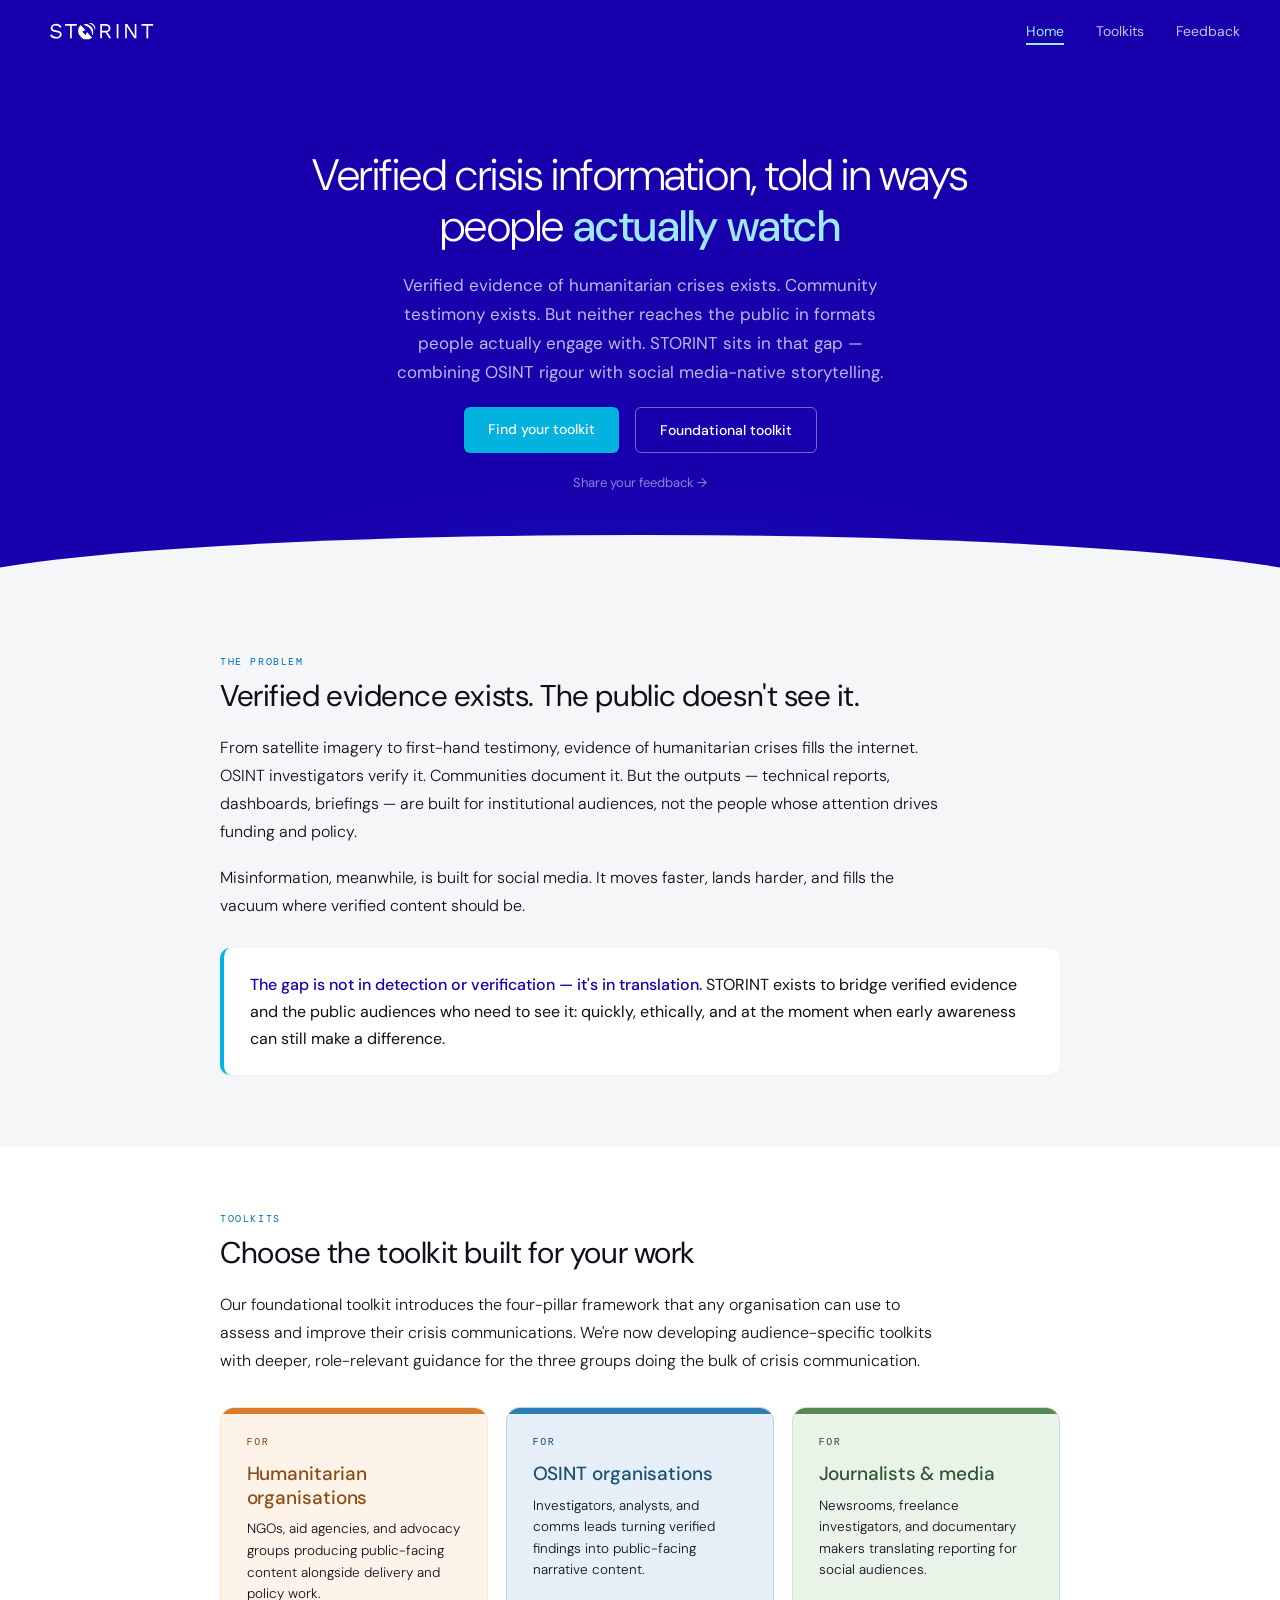
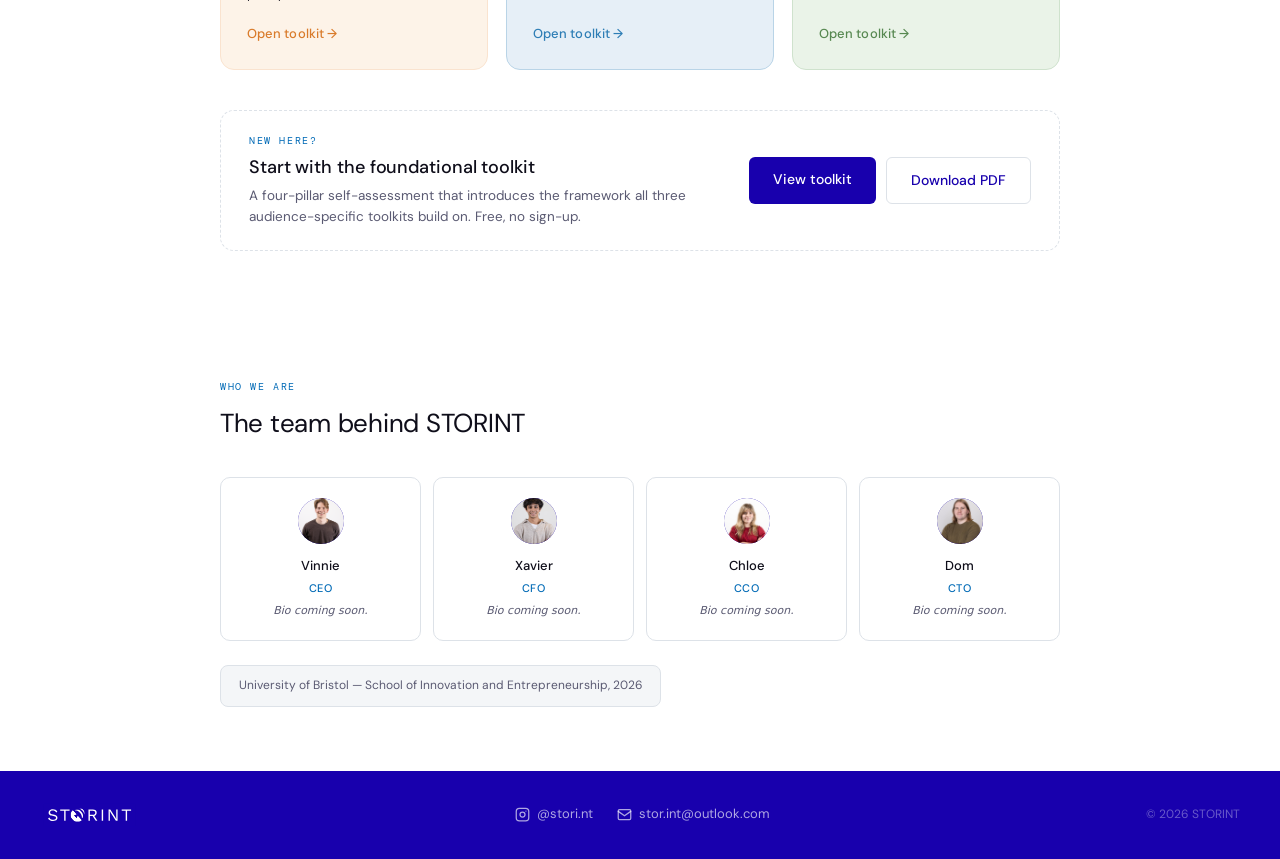
==== commit 8c4138e6: "updating style of new homepage and osint pillar" ====
--- a/index.html
+++ b/index.html
@@ -52,19 +52,19 @@
       <p class="section-body">Our foundational toolkit introduces the four-pillar framework that any organisation can use to assess and improve their crisis communications. We're now developing audience-specific toolkits with deeper, role-relevant guidance for the three groups doing the bulk of crisis communication.</p>
 
       <div class="audience-grid">
-        <a href="toolkit-humanitarian.html" class="audience-card">
+        <a href="toolkit-humanitarian.html" class="audience-card audience-card-com">
           <span class="audience-tag">For</span>
           <h3>Humanitarian organisations</h3>
           <p>NGOs, aid agencies, and advocacy groups producing public-facing content alongside delivery and policy work.</p>
           <span class="audience-cta">Open toolkit &rarr;</span>
         </a>
-        <a href="toolkit-osint.html" class="audience-card audience-card-feature">
+        <a href="toolkit-osint.html" class="audience-card audience-card-osi">
           <span class="audience-tag">For</span>
           <h3>OSINT organisations</h3>
           <p>Investigators, analysts, and comms leads turning verified findings into public-facing narrative content.</p>
           <span class="audience-cta">Open toolkit &rarr;</span>
         </a>
-        <a href="toolkit-journalism.html" class="audience-card">
+        <a href="toolkit-journalism.html" class="audience-card audience-card-jou">
           <span class="audience-tag">For</span>
           <h3>Journalists &amp; media</h3>
           <p>Newsrooms, freelance investigators, and documentary makers translating reporting for social audiences.</p>
--- a/style.css
+++ b/style.css
@@ -22,6 +22,32 @@
   --white:  #ffffff;
   --radius: 10px;
   --radius-lg: 14px;
+
+  /* Foundational toolkit pillar palette */
+  --pill-com:       #d97b2b;
+  --pill-com-dark:  #894d16;
+  --pill-com-pale:  #fae3cf;
+  --pill-com-tint:  #fdf3e8;
+
+  --pill-osi:       #2d7db5;
+  --pill-osi-dark:  #1a4e74;
+  --pill-osi-pale:  #b9d4e7;
+  --pill-osi-tint:  #e6eff7;
+
+  --pill-att:       #c74040;
+  --pill-att-dark:  #7a2020;
+  --pill-att-pale:  #e9bfc0;
+  --pill-att-tint:  #fbeded;
+
+  --pill-sto:       #6b4c9b;
+  --pill-sto-dark:  #3e2b5e;
+  --pill-sto-pale:  #d8cce7;
+  --pill-sto-tint:  #f1ecf6;
+
+  --pill-jou:       #578851;
+  --pill-jou-dark:  #2f5530;
+  --pill-jou-pale:  #cfe2cd;
+  --pill-jou-tint:  #eaf3e8;
 }
 
 html { scroll-behavior: smooth; }
@@ -427,7 +453,7 @@
 .audience-grid {
   display: grid;
   grid-template-columns: repeat(3, minmax(0,1fr));
-  gap: 16px;
+  gap: 18px;
   margin: 2rem 0 2.5rem;
 }
 
@@ -437,7 +463,7 @@
   background: var(--white);
   border: 1px solid var(--border);
   border-radius: var(--radius-lg);
-  padding: 1.6rem 1.5rem 1.4rem;
+  padding: 1.7rem 1.6rem 1.5rem;
   text-decoration: none;
   color: var(--text);
   transition: transform .2s, box-shadow .2s, border-color .2s;
@@ -448,39 +474,58 @@
   content: '';
   position: absolute;
   top: 0; left: 0; right: 0;
-  height: 3px;
-  background: var(--cyan);
-  opacity: .55;
+  height: 6px;
+  background: currentColor;
 }
 .audience-card:hover {
-  transform: translateY(-2px);
-  box-shadow: 0 8px 24px rgba(24,0,173,.08);
-  border-color: var(--cyan);
-}
-.audience-card:hover::before { opacity: 1; }
-
-.audience-card-feature {
-  background: var(--navy);
-  color: var(--white);
-  border-color: var(--navy);
-}
-.audience-card-feature::before { background: var(--light); opacity: 1; }
-.audience-card-feature:hover {
-  box-shadow: 0 10px 28px rgba(24,0,173,.25);
-  border-color: var(--light);
-}
-.audience-card-feature p { color: rgba(255,255,255,.78); }
-.audience-card-feature .audience-tag { color: var(--light); }
-.audience-card-feature .audience-cta { color: var(--light); }
+  transform: translateY(-3px);
+  box-shadow: 0 10px 28px rgba(15,14,26,.08);
+}
+
+/* Humanitarian — orange (community pillar) */
+.audience-card-com {
+  color: var(--pill-com);
+  background: var(--pill-com-tint);
+  border-color: var(--pill-com-pale);
+}
+.audience-card-com:hover { border-color: var(--pill-com); }
+.audience-card-com .audience-tag { color: var(--pill-com-dark); }
+.audience-card-com h3 { color: var(--pill-com-dark); }
+.audience-card-com p { color: var(--text); }
+.audience-card-com .audience-cta { color: var(--pill-com); }
+
+/* OSINT — blue (osint pillar) */
+.audience-card-osi {
+  color: var(--pill-osi);
+  background: var(--pill-osi-tint);
+  border-color: var(--pill-osi-pale);
+}
+.audience-card-osi:hover { border-color: var(--pill-osi); }
+.audience-card-osi .audience-tag { color: var(--pill-osi-dark); }
+.audience-card-osi h3 { color: var(--pill-osi-dark); }
+.audience-card-osi p { color: var(--text); }
+.audience-card-osi .audience-cta { color: var(--pill-osi); }
+
+/* Journalism — soft green */
+.audience-card-jou {
+  color: var(--pill-jou);
+  background: var(--pill-jou-tint);
+  border-color: var(--pill-jou-pale);
+}
+.audience-card-jou:hover { border-color: var(--pill-jou); }
+.audience-card-jou .audience-tag { color: var(--pill-jou-dark); }
+.audience-card-jou h3 { color: var(--pill-jou-dark); }
+.audience-card-jou p { color: var(--text); }
+.audience-card-jou .audience-cta { color: var(--pill-jou); }
 
 .audience-tag {
   font-family: 'DM Mono', monospace;
   font-size: 10px;
   letter-spacing: .16em;
-  color: var(--blue);
-  text-transform: uppercase;
-  margin-bottom: .6rem;
+  text-transform: uppercase;
+  margin-bottom: .7rem;
   display: block;
+  font-weight: 500;
 }
 
 .audience-card h3 {
@@ -494,15 +539,15 @@
 .audience-card p {
   font-size: 13.5px;
   line-height: 1.6;
-  color: var(--muted);
-  margin-bottom: 1.1rem;
+  color: var(--text);
+  margin-bottom: 1.2rem;
   flex: 1;
+  font-weight: 300;
 }
 
 .audience-cta {
   font-size: 13px;
   font-weight: 500;
-  color: var(--blue);
   letter-spacing: .01em;
 }
 
@@ -553,25 +598,28 @@
 
 /* ── TOOLKIT PAGES ── */
 .toolkit-header {
+  background: var(--off);
+  padding: 2.5rem 2.5rem 0;
+  position: relative;
+}
+.toolkit-header-inner {
+  max-width: 980px;
+  margin: 0 auto;
   background: var(--navy);
-  padding: 3.5rem 2.5rem 4rem;
+  color: var(--white);
+  border-radius: var(--radius-lg);
+  padding: 3rem 3rem 3.25rem;
   position: relative;
   overflow: hidden;
-  color: var(--white);
-}
-.toolkit-header::before {
+}
+.toolkit-header-inner::before {
   content: '';
   position: absolute;
   inset: 0;
-  background: radial-gradient(ellipse 60% 50% at 80% 100%, #02b3e022 0%, transparent 70%);
+  background: radial-gradient(ellipse 60% 60% at 90% 100%, #02b3e022 0%, transparent 70%);
   pointer-events: none;
 }
-.toolkit-header-inner {
-  max-width: 1080px;
-  margin: 0 auto;
-  position: relative;
-  z-index: 1;
-}
+.toolkit-header-inner > * { position: relative; z-index: 1; }
 .toolkit-tag {
   display: inline-block;
   font-family: 'DM Mono', monospace;
@@ -623,14 +671,14 @@
 /* Toolkit body layout */
 .toolkit-body {
   background: var(--off);
-  padding: 3rem 2.5rem 5rem;
+  padding: 2rem 2.5rem 5rem;
 }
 .toolkit-layout {
-  max-width: 1080px;
+  max-width: 980px;
   margin: 0 auto;
   display: grid;
-  grid-template-columns: 220px 1fr;
-  gap: 3.5rem;
+  grid-template-columns: 200px 1fr;
+  gap: 2.5rem;
   align-items: flex-start;
 }
 
@@ -734,6 +782,95 @@
   margin-bottom: .35rem;
   font-weight: 300;
 }
+
+/* Pillar-themed sections — each maps onto a foundational toolkit pillar */
+.toolkit-section.pillar-com {
+  border-top: 4px solid var(--pill-com);
+}
+.toolkit-section.pillar-com .toolkit-section-eyebrow,
+.toolkit-section.pillar-com h2 { color: var(--pill-com-dark); }
+.toolkit-section.pillar-com h3 { color: var(--pill-com-dark); }
+
+.toolkit-section.pillar-osi {
+  border-top: 4px solid var(--pill-osi);
+}
+.toolkit-section.pillar-osi .toolkit-section-eyebrow,
+.toolkit-section.pillar-osi h2 { color: var(--pill-osi-dark); }
+.toolkit-section.pillar-osi h3 { color: var(--pill-osi-dark); }
+
+.toolkit-section.pillar-att {
+  border-top: 4px solid var(--pill-att);
+}
+.toolkit-section.pillar-att .toolkit-section-eyebrow,
+.toolkit-section.pillar-att h2 { color: var(--pill-att-dark); }
+.toolkit-section.pillar-att h3 { color: var(--pill-att-dark); }
+
+.toolkit-section.pillar-sto {
+  border-top: 4px solid var(--pill-sto);
+}
+.toolkit-section.pillar-sto .toolkit-section-eyebrow,
+.toolkit-section.pillar-sto h2 { color: var(--pill-sto-dark); }
+.toolkit-section.pillar-sto h3 { color: var(--pill-sto-dark); }
+
+/* Pillar tag - small chip identifying which foundational pillar */
+.pillar-chip {
+  display: inline-block;
+  font-family: 'DM Mono', monospace;
+  font-size: 10px;
+  letter-spacing: .14em;
+  text-transform: uppercase;
+  padding: 4px 10px;
+  border-radius: 100px;
+  margin-bottom: 1rem;
+  font-weight: 500;
+}
+.pillar-com .pillar-chip { background: var(--pill-com-pale); color: var(--pill-com-dark); }
+.pillar-osi .pillar-chip { background: var(--pill-osi-pale); color: var(--pill-osi-dark); }
+.pillar-att .pillar-chip { background: var(--pill-att-pale); color: var(--pill-att-dark); }
+.pillar-sto .pillar-chip { background: var(--pill-sto-pale); color: var(--pill-sto-dark); }
+
+/* SVG embed - centred, responsive, with a subtle frame */
+.tk-svg-embed {
+  margin: 1.4rem 0 1rem;
+  text-align: center;
+}
+.tk-svg-embed img,
+.tk-svg-embed object {
+  max-width: 100%;
+  height: auto;
+  display: block;
+  margin: 0 auto;
+}
+.tk-svg-embed-caption {
+  font-family: 'DM Mono', monospace;
+  font-size: 10px;
+  letter-spacing: .12em;
+  color: var(--muted);
+  text-transform: uppercase;
+  margin-top: .65rem;
+}
+
+/* Three-format grid: side-by-side storytelling format SVGs */
+.tk-format-grid {
+  display: grid;
+  grid-template-columns: repeat(3, 1fr);
+  gap: 14px;
+  margin: 1.4rem 0;
+}
+.tk-format-grid .tk-svg-embed { margin: 0; }
+.tk-format-grid .tk-svg-embed img { width: 100%; height: auto; border-radius: 8px; }
+
+/* Pillar mini-callout with pillar-themed border */
+.pillar-com .tk-callout { border-left-color: var(--pill-com); background: var(--pill-com-tint); }
+.pillar-osi .tk-callout { border-left-color: var(--pill-osi); background: var(--pill-osi-tint); }
+.pillar-att .tk-callout { border-left-color: var(--pill-att); background: var(--pill-att-tint); }
+.pillar-sto .tk-callout { border-left-color: var(--pill-sto); background: var(--pill-sto-tint); }
+
+/* Pillar-themed quote */
+.pillar-com .tk-quote { border-left-color: var(--pill-com); }
+.pillar-osi .tk-quote { border-left-color: var(--pill-osi); }
+.pillar-att .tk-quote { border-left-color: var(--pill-att); }
+.pillar-sto .tk-quote { border-left-color: var(--pill-sto); }
 
 /* Toolkit callouts and quotes */
 .tk-callout {
